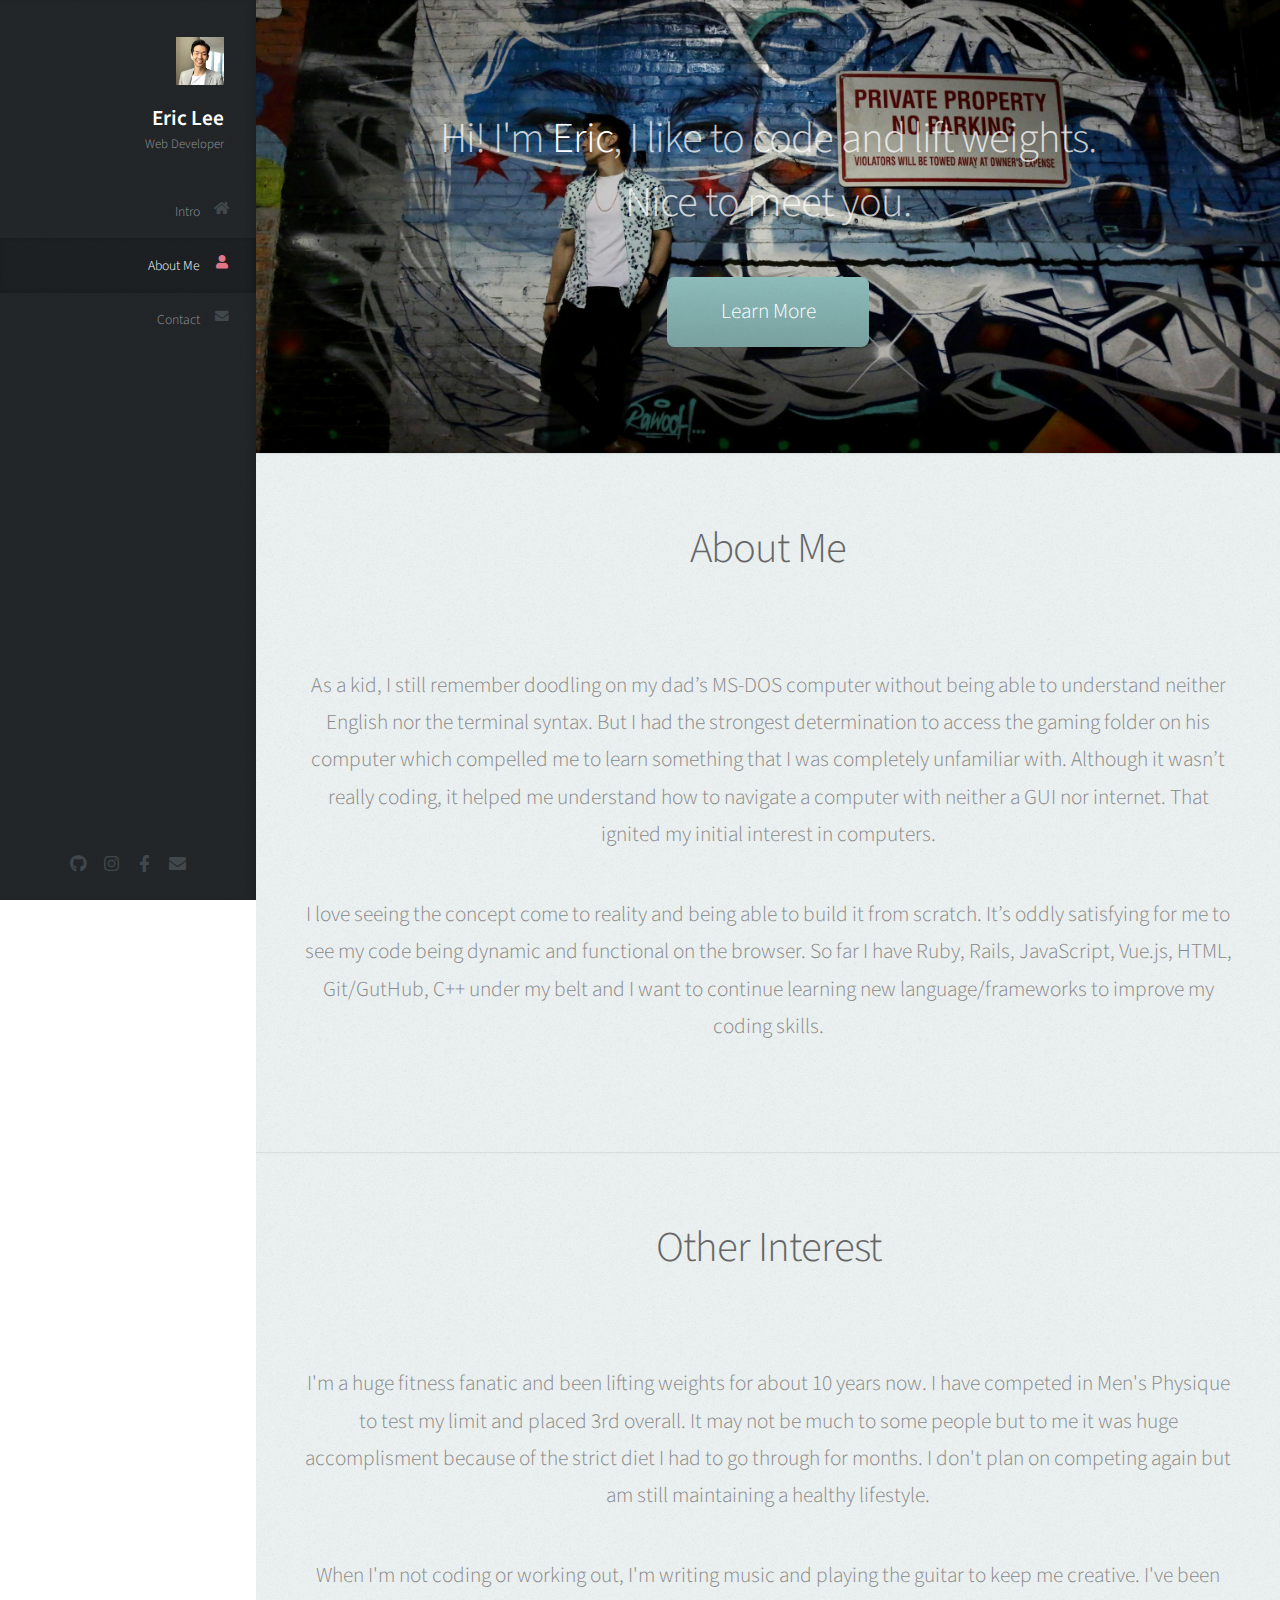
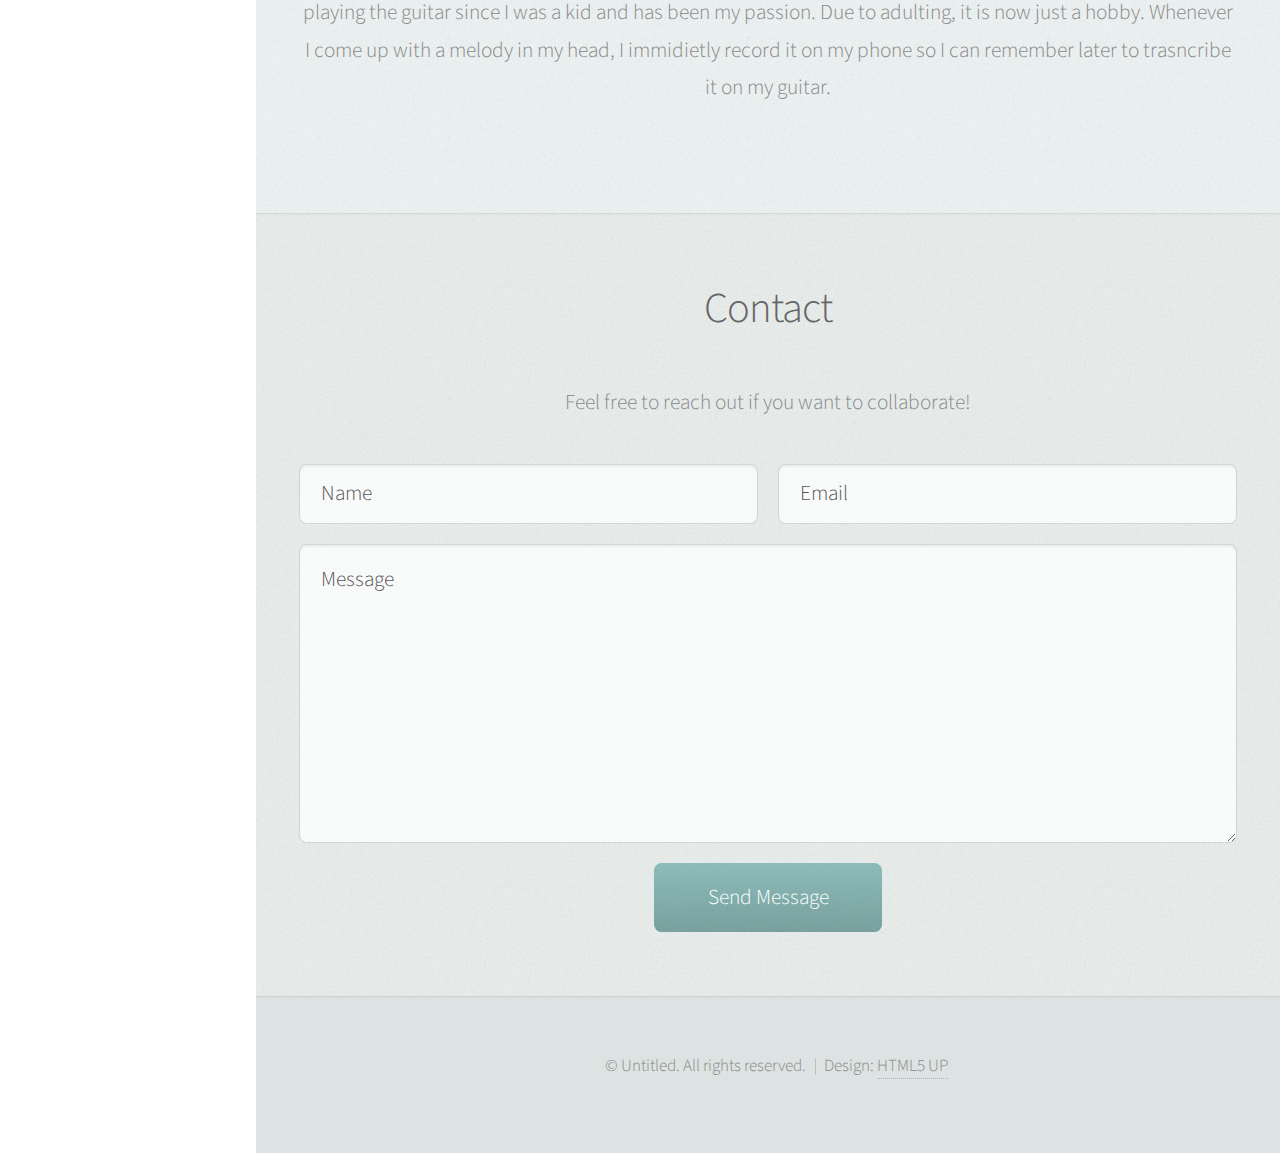
==== index.html @ 5f1d84bd "change template" ====
<!DOCTYPE HTML>
<!--
	Prologue by HTML5 UP
	html5up.net | @ajlkn
	Free for personal and commercial use under the CCA 3.0 license (html5up.net/license)
-->
<html>
	<head>
		<title>Eric Lee | Web Developer</title>
		<meta charset="utf-8" />
		<meta name="viewport" content="width=device-width, initial-scale=1, user-scalable=no" />
		<link rel="stylesheet" href="assets/css/main.css" />
	</head>
	<body class="is-preload">

		<!-- Header -->
			<div id="header">

				<div class="top">

					<!-- Logo -->
						<div id="logo">
							<span class="image avatar48"><img src="images/eric.jpg" alt="" /></span>
							<h1 id="title">Eric Lee</h1>
							<p>Web Developer</p>
						</div>

					<!-- Nav -->
						<nav id="nav">
							<ul>
								<li><a href="#top" id="top-link"><span class="icon solid fa-home">Intro</span></a></li>
								<!-- <li><a href="#portfolio" id="portfolio-link"><span class="icon solid fa-th">Portfolio</span></a></li> -->
								<li><a href="#about" id="about-link"><span class="icon solid fa-user">About Me</span></a></li>
								<li><a href="#contact" id="contact-link"><span class="icon solid fa-envelope">Contact</span></a></li>
							</ul>
						</nav>

				</div>

				<div class="bottom">

					<!-- Social Icons -->
						<ul class="icons">
							<!-- <li><a href="#" class="icon brands fa-twitter"><span class="label">Twitter</span></a></li> -->
							<li><a href="https://github.com/erictaelee" class="icon brands fa-github"><span class="label">Github</span></a></li>
							<li><a href="https://www.instagram.com/this.ericstagram/" class="icon brands fa-instagram"><span class="label">Instagram</span></a></li>
							<li><a href="https://www.facebook.com/erictaelee/" class="icon brands fa-facebook-f"><span class="label">Facebook</span></a></li>
							<li><a href="mailto:lee.erictae@gmail.com" class="icon solid fa-envelope"><span class="label">Email</span></a></li>
						</ul>

				</div>

			</div>

		<!-- Main -->
			<div id="main">

				<!-- Intro -->
					<section id="top" class="one dark cover">
						<div class="container">

							<header>
								<h2 class="alt">Hi! I'm <strong>Eric</strong>, I like to code and lift weights.</h2>
								<h2> Nice to meet you.</h2>
								<!-- <p>Ligula scelerisque justo sem accumsan diam quis<br />
								vitae natoque dictum sollicitudin elementum.</p> -->
							</header>

							<footer>
								<a href="#about" class="button scrolly">Learn More</a>
							</footer>

						</div>
					</section>

				<!-- Portfolio -->
					<!-- <section id="portfolio" class="two">
						<div class="container">

							<header>
								<h2>Portfolio</h2>
							</header>

							<p>Vitae natoque dictum etiam semper magnis enim feugiat convallis convallis
							egestas rhoncus ridiculus in quis risus amet curabitur tempor orci penatibus.
							Tellus erat mauris ipsum fermentum etiam vivamus eget. Nunc nibh morbi quis
							fusce hendrerit lacus ridiculus.</p>

							<div class="row">
								<div class="col-4 col-12-mobile">
									<article class="item">
										<a href="#" class="image fit"><img src="images/pic02.jpg" alt="" /></a>
										<header>
											<h3>Ipsum Feugiat</h3>
										</header>
									</article>
									<article class="item">
										<a href="#" class="image fit"><img src="images/pic03.jpg" alt="" /></a>
										<header>
											<h3>Rhoncus Semper</h3>
										</header>
									</article>
								</div>
								<div class="col-4 col-12-mobile">
									<article class="item">
										<a href="#" class="image fit"><img src="images/pic04.jpg" alt="" /></a>
										<header>
											<h3>Magna Nullam</h3>
										</header>
									</article>
									<article class="item">
										<a href="#" class="image fit"><img src="images/pic05.jpg" alt="" /></a>
										<header>
											<h3>Natoque Vitae</h3>
										</header>
									</article>
								</div>
								<div class="col-4 col-12-mobile">
									<article class="item">
										<a href="#" class="image fit"><img src="images/pic06.jpg" alt="" /></a>
										<header>
											<h3>Dolor Penatibus</h3>
										</header>
									</article>
									<article class="item">
										<a href="#" class="image fit"><img src="images/pic07.jpg" alt="" /></a>
										<header>
											<h3>Orci Convallis</h3>
										</header>
									</article>
								</div>
							</div>

						</div>
					</section> -->

				<!-- About Me -->
					<section id="about" class="three">
						<div class="container">

							<header>
								<h2>About Me</h2>
							</header>

							<a href="#" class="image featured"><img src="images/background.jpg" alt="" /></a>

							<p>As a kid, I still remember doodling on my dad’s MS-DOS computer without being able to understand neither English nor the terminal syntax. But I had the strongest determination to access the gaming folder on his computer which compelled me to learn something that I was completely unfamiliar with. Although it wasn’t really coding, it helped me understand how to navigate a computer with neither a GUI nor internet. That ignited my initial interest in computers. </p>
						
							<p>I love seeing the concept come to reality and being able to build it from scratch. It’s oddly satisfying for me to see my code being dynamic and functional on the browser. So far I have Ruby, Rails, JavaScript, Vue.js, HTML, Git/GutHub, C++ under my belt and I want to continue learning new language/frameworks to improve my coding skills. </p>

						</div>
					</section>
				<!-- About Me 2-->
					<section id="about" class="three">
						<div class="container">

							<header>
								<h2>Other Interest</h2>
							</header>

							<a href="#" class="image featured"><img src="images/two2.jpg" alt="" /></a>

							<p>I'm a huge fitness fanatic and been lifting weights for about 10 years now. I have competed in Men's Physique to test my limit and placed 3rd overall. It may not be much to some people but to me it was huge accomplisment because of the strict diet I had to go through for months. I don't plan on competing again but am still maintaining a healthy lifestyle.  </p>
							<p>When I'm not coding or working out, I'm writing music and playing the guitar to keep me creative. I've been playing the guitar since I was a kid and has been my passion. Due to adulting, it is now just a hobby. Whenever I come up with a melody in my head, I immidietly record it on my phone so I can remember later to trasncribe it on my guitar.  </p>
						</div>
					</section>

				<!-- Contact -->
					<section id="contact" class="four">
						<div class="container">

							<header>
								<h2>Contact</h2>
							</header>

							<p>Feel free to reach out if you want to collaborate!</p>

							<form method="post" action="mailto:lee.erictae@gmail.com">
								<div class="row">
									<div class="col-6 col-12-mobile"><input type="text" name="name" placeholder="Name" /></div>
									<div class="col-6 col-12-mobile"><input type="text" name="email" placeholder="Email" /></div>
									<div class="col-12">
										<textarea name="message" placeholder="Message"></textarea>
									</div>
									<div class="col-12">
										<input type="submit" value="Send Message" />
									</div>
								</div>
							</form>

						</div>
					</section>

			</div>

		<!-- Footer -->
			<div id="footer">

				<!-- Copyright -->
					<ul class="copyright">
						<li>&copy; Untitled. All rights reserved.</li><li>Design: <a href="http://html5up.net">HTML5 UP</a></li>
					</ul>

			</div>

		<!-- Scripts -->
			<script src="assets/js/jquery.min.js"></script>
			<script src="assets/js/jquery.scrolly.min.js"></script>
			<script src="assets/js/jquery.scrollex.min.js"></script>
			<script src="assets/js/browser.min.js"></script>
			<script src="assets/js/breakpoints.min.js"></script>
			<script src="assets/js/util.js"></script>
			<script src="assets/js/main.js"></script>

	</body>
</html>
---- assets/css/main.css ----
@import url("fontawesome-all.min.css");
@import url("https://fonts.googleapis.com/css?family=Source+Sans+Pro:300,300italic,400,600");

/*
	Prologue by HTML5 UP
	html5up.net | @ajlkn
	Free for personal and commercial use under the CCA 3.0 license (html5up.net/license)
*/

html, body, div, span, applet, object,
iframe, h1, h2, h3, h4, h5, h6, p, blockquote,
pre, a, abbr, acronym, address, big, cite,
code, del, dfn, em, img, ins, kbd, q, s, samp,
small, strike, strong, sub, sup, tt, var, b,
u, i, center, dl, dt, dd, ol, ul, li, fieldset,
form, label, legend, table, caption, tbody,
tfoot, thead, tr, th, td, article, aside,
canvas, details, embed, figure, figcaption,
footer, header, hgroup, menu, nav, output, ruby,
section, summary, time, mark, audio, video {
	margin: 0;
	padding: 0;
	border: 0;
	font-size: 100%;
	font: inherit;
	vertical-align: baseline;}

article, aside, details, figcaption, figure,
footer, header, hgroup, menu, nav, section {
	display: block;}

body {
	line-height: 1;
}

ol, ul {
	list-style: none;
}

blockquote, q {
	quotes: none;
}

	blockquote:before, blockquote:after, q:before, q:after {
		content: '';
		content: none;
	}

table {
	border-collapse: collapse;
	border-spacing: 0;
}

body {
	-webkit-text-size-adjust: none;
}

mark {
	background-color: transparent;
	color: inherit;
}

input::-moz-focus-inner {
	border: 0;
	padding: 0;
}

input, select, textarea {
	-moz-appearance: none;
	-webkit-appearance: none;
	-ms-appearance: none;
	appearance: none;
}

/* Basic */

	html {
		box-sizing: border-box;
	}

	*, *:before, *:after {
		box-sizing: inherit;
	}

	body {
		background: #fff;
		font-family: 'Source Sans Pro', sans-serif;
		font-size: 19pt;
		font-weight: 300;
		line-height: 1.75em;
		color: #888;
	}

		body.is-preload *, body.is-preload *:before, body.is-preload *:after {
			-moz-animation: none !important;
			-webkit-animation: none !important;
			-ms-animation: none !important;
			animation: none !important;
			-moz-transition: none !important;
			-webkit-transition: none !important;
			-ms-transition: none !important;
			transition: none !important;
		}

	input, textarea, select {
		font-family: 'Source Sans Pro', sans-serif;
		font-size: 19pt;
		font-weight: 300;
		line-height: 1.75em;
		color: #888;
	}

	h1, h2, h3, h4, h5, h6 {
		font-weight: 300;
		color: #666;
		line-height: 1.5em;
	}

	h1 a, h2 a, h3 a, h4 a, h5 a, h6 a {
		color: inherit;
		text-decoration: none;
	}

		h1 a strong, h2 a strong, h3 a strong, h4 a strong, h5 a strong, h6 a strong {
			color: #333;
		}

	h2 {
		font-size: 2em;
		letter-spacing: -1px;
	}

		h2.alt {
			color: #888;
		}

			h2.alt strong {
				color: #666;
			}

	h3 {
		font-size: 1.5em;
	}

	header {
		margin: 0 0 2em 0;
	}

		header > p {
			margin: 1em 0 0 0;
		}

	footer {
		margin: 2em 0 0 0;
	}

	strong, b {
		font-weight: 300;
		color: #666;
	}

	em, i {
		font-style: italic;
	}

	a {
		text-decoration: none;
		color: inherit;
		border-bottom: dotted 1px rgba(128, 128, 128, 0.5);
		-moz-transition: color 0.35s ease-in-out, border-bottom-color 0.35s ease-in-out;
		-webkit-transition: color 0.35s ease-in-out, border-bottom-color 0.35s ease-in-out;
		-ms-transition: color 0.35s ease-in-out, border-bottom-color 0.35s ease-in-out;
		transition: color 0.35s ease-in-out, border-bottom-color 0.35s ease-in-out;
		outline: 0;
	}

		a:hover {
			color: #E27689;
			border-bottom-color: rgba(255, 255, 255, 0);
		}

	sub {
		position: relative;
		top: 0.5em;
		font-size: 0.8em;
	}

	sup {
		position: relative;
		top: -0.5em;
		font-size: 0.8em;
	}

	hr {
		border: 0;
		border-top: solid 1px #ddd;
	}

	blockquote {
		border-left: solid 0.5em #ddd;
		padding: 1em 0 1em 2em;
		font-style: italic;
	}

	p, ul, ol, dl, table {
		margin-bottom: 2em;
	}

	br.clear {
		clear: both;
	}

/* Container */

	.container {
		margin: 0 auto;
		max-width: 100%;
		width: 1400px;
	}

		@media screen and (min-width: 961px) and (max-width: 1880px) {

			.container {
				width: 1200px;
			}

		}

		@media screen and (min-width: 961px) and (max-width: 1620px) {

			.container {
				width: 960px;
			}

		}

		@media screen and (min-width: 961px) and (max-width: 1320px) {

			.container {
				width: 100%;
			}

		}

		@media screen and (max-width: 960px) {

			.container {
				width: 100%;
			}

		}

		@media screen and (max-width: 736px) {

			.container {
				width: 100%;
			}

		}

/* Row */

	.row {
		display: flex;
		flex-wrap: wrap;
		box-sizing: border-box;
		align-items: stretch;
	}

		.row > * {
			box-sizing: border-box;
		}

		.row.gtr-uniform > * > :last-child {
			margin-bottom: 0;
		}

		.row.aln-left {
			justify-content: flex-start;
		}

		.row.aln-center {
			justify-content: center;
		}

		.row.aln-right {
			justify-content: flex-end;
		}

		.row.aln-top {
			align-items: flex-start;
		}

		.row.aln-middle {
			align-items: center;
		}

		.row.aln-bottom {
			align-items: flex-end;
		}

		.row > .imp {
			order: -1;
		}

		.row > .col-1 {
			width: 8.33333%;
		}

		.row > .off-1 {
			margin-left: 8.33333%;
		}

		.row > .col-2 {
			width: 16.66667%;
		}

		.row > .off-2 {
			margin-left: 16.66667%;
		}

		.row > .col-3 {
			width: 25%;
		}

		.row > .off-3 {
			margin-left: 25%;
		}

		.row > .col-4 {
			width: 33.33333%;
		}

		.row > .off-4 {
			margin-left: 33.33333%;
		}

		.row > .col-5 {
			width: 41.66667%;
		}

		.row > .off-5 {
			margin-left: 41.66667%;
		}

		.row > .col-6 {
			width: 50%;
		}

		.row > .off-6 {
			margin-left: 50%;
		}

		.row > .col-7 {
			width: 58.33333%;
		}

		.row > .off-7 {
			margin-left: 58.33333%;
		}

		.row > .col-8 {
			width: 66.66667%;
		}

		.row > .off-8 {
			margin-left: 66.66667%;
		}

		.row > .col-9 {
			width: 75%;
		}

		.row > .off-9 {
			margin-left: 75%;
		}

		.row > .col-10 {
			width: 83.33333%;
		}

		.row > .off-10 {
			margin-left: 83.33333%;
		}

		.row > .col-11 {
			width: 91.66667%;
		}

		.row > .off-11 {
			margin-left: 91.66667%;
		}

		.row > .col-12 {
			width: 100%;
		}

		.row > .off-12 {
			margin-left: 100%;
		}

		.row.gtr-0 {
			margin-top: 0px;
			margin-left: 0px;
		}

			.row.gtr-0 > * {
				padding: 0px 0 0 0px;
			}

			.row.gtr-0.gtr-uniform {
				margin-top: 0px;
			}

				.row.gtr-0.gtr-uniform > * {
					padding-top: 0px;
				}

		.row.gtr-25 {
			margin-top: -10px;
			margin-left: -10px;
		}

			.row.gtr-25 > * {
				padding: 10px 0 0 10px;
			}

			.row.gtr-25.gtr-uniform {
				margin-top: -10px;
			}

				.row.gtr-25.gtr-uniform > * {
					padding-top: 10px;
				}

		.row.gtr-50 {
			margin-top: -20px;
			margin-left: -20px;
		}

			.row.gtr-50 > * {
				padding: 20px 0 0 20px;
			}

			.row.gtr-50.gtr-uniform {
				margin-top: -20px;
			}

				.row.gtr-50.gtr-uniform > * {
					padding-top: 20px;
				}

		.row {
			margin-top: -40px;
			margin-left: -40px;
		}

			.row > * {
				padding: 40px 0 0 40px;
			}

			.row.gtr-uniform {
				margin-top: -40px;
			}

				.row.gtr-uniform > * {
					padding-top: 40px;
				}

		.row.gtr-150 {
			margin-top: -60px;
			margin-left: -60px;
		}

			.row.gtr-150 > * {
				padding: 60px 0 0 60px;
			}

			.row.gtr-150.gtr-uniform {
				margin-top: -60px;
			}

				.row.gtr-150.gtr-uniform > * {
					padding-top: 60px;
				}

		.row.gtr-200 {
			margin-top: -80px;
			margin-left: -80px;
		}

			.row.gtr-200 > * {
				padding: 80px 0 0 80px;
			}

			.row.gtr-200.gtr-uniform {
				margin-top: -80px;
			}

				.row.gtr-200.gtr-uniform > * {
					padding-top: 80px;
				}

		@media screen and (min-width: 961px) and (max-width: 1880px) {

			.row {
				display: flex;
				flex-wrap: wrap;
				box-sizing: border-box;
				align-items: stretch;
			}

				.row > * {
					box-sizing: border-box;
				}

				.row.gtr-uniform > * > :last-child {
					margin-bottom: 0;
				}

				.row.aln-left {
					justify-content: flex-start;
				}

				.row.aln-center {
					justify-content: center;
				}

				.row.aln-right {
					justify-content: flex-end;
				}

				.row.aln-top {
					align-items: flex-start;
				}

				.row.aln-middle {
					align-items: center;
				}

				.row.aln-bottom {
					align-items: flex-end;
				}

				.row > .imp-wide {
					order: -1;
				}

				.row > .col-1-wide {
					width: 8.33333%;
				}

				.row > .off-1-wide {
					margin-left: 8.33333%;
				}

				.row > .col-2-wide {
					width: 16.66667%;
				}

				.row > .off-2-wide {
					margin-left: 16.66667%;
				}

				.row > .col-3-wide {
					width: 25%;
				}

				.row > .off-3-wide {
					margin-left: 25%;
				}

				.row > .col-4-wide {
					width: 33.33333%;
				}

				.row > .off-4-wide {
					margin-left: 33.33333%;
				}

				.row > .col-5-wide {
					width: 41.66667%;
				}

				.row > .off-5-wide {
					margin-left: 41.66667%;
				}

				.row > .col-6-wide {
					width: 50%;
				}

				.row > .off-6-wide {
					margin-left: 50%;
				}

				.row > .col-7-wide {
					width: 58.33333%;
				}

				.row > .off-7-wide {
					margin-left: 58.33333%;
				}

				.row > .col-8-wide {
					width: 66.66667%;
				}

				.row > .off-8-wide {
					margin-left: 66.66667%;
				}

				.row > .col-9-wide {
					width: 75%;
				}

				.row > .off-9-wide {
					margin-left: 75%;
				}

				.row > .col-10-wide {
					width: 83.33333%;
				}

				.row > .off-10-wide {
					margin-left: 83.33333%;
				}

				.row > .col-11-wide {
					width: 91.66667%;
				}

				.row > .off-11-wide {
					margin-left: 91.66667%;
				}

				.row > .col-12-wide {
					width: 100%;
				}

				.row > .off-12-wide {
					margin-left: 100%;
				}

				.row.gtr-0 {
					margin-top: 0px;
					margin-left: 0px;
				}

					.row.gtr-0 > * {
						padding: 0px 0 0 0px;
					}

					.row.gtr-0.gtr-uniform {
						margin-top: 0px;
					}

						.row.gtr-0.gtr-uniform > * {
							padding-top: 0px;
						}

				.row.gtr-25 {
					margin-top: -10px;
					margin-left: -10px;
				}

					.row.gtr-25 > * {
						padding: 10px 0 0 10px;
					}

					.row.gtr-25.gtr-uniform {
						margin-top: -10px;
					}

						.row.gtr-25.gtr-uniform > * {
							padding-top: 10px;
						}

				.row.gtr-50 {
					margin-top: -20px;
					margin-left: -20px;
				}

					.row.gtr-50 > * {
						padding: 20px 0 0 20px;
					}

					.row.gtr-50.gtr-uniform {
						margin-top: -20px;
					}

						.row.gtr-50.gtr-uniform > * {
							padding-top: 20px;
						}

				.row {
					margin-top: -40px;
					margin-left: -40px;
				}

					.row > * {
						padding: 40px 0 0 40px;
					}

					.row.gtr-uniform {
						margin-top: -40px;
					}

						.row.gtr-uniform > * {
							padding-top: 40px;
						}

				.row.gtr-150 {
					margin-top: -60px;
					margin-left: -60px;
				}

					.row.gtr-150 > * {
						padding: 60px 0 0 60px;
					}

					.row.gtr-150.gtr-uniform {
						margin-top: -60px;
					}

						.row.gtr-150.gtr-uniform > * {
							padding-top: 60px;
						}

				.row.gtr-200 {
					margin-top: -80px;
					margin-left: -80px;
				}

					.row.gtr-200 > * {
						padding: 80px 0 0 80px;
					}

					.row.gtr-200.gtr-uniform {
						margin-top: -80px;
					}

						.row.gtr-200.gtr-uniform > * {
							padding-top: 80px;
						}

		}

		@media screen and (min-width: 961px) and (max-width: 1620px) {

			.row {
				display: flex;
				flex-wrap: wrap;
				box-sizing: border-box;
				align-items: stretch;
			}

				.row > * {
					box-sizing: border-box;
				}

				.row.gtr-uniform > * > :last-child {
					margin-bottom: 0;
				}

				.row.aln-left {
					justify-content: flex-start;
				}

				.row.aln-center {
					justify-content: center;
				}

				.row.aln-right {
					justify-content: flex-end;
				}

				.row.aln-top {
					align-items: flex-start;
				}

				.row.aln-middle {
					align-items: center;
				}

				.row.aln-bottom {
					align-items: flex-end;
				}

				.row > .imp-normal {
					order: -1;
				}

				.row > .col-1-normal {
					width: 8.33333%;
				}

				.row > .off-1-normal {
					margin-left: 8.33333%;
				}

				.row > .col-2-normal {
					width: 16.66667%;
				}

				.row > .off-2-normal {
					margin-left: 16.66667%;
				}

				.row > .col-3-normal {
					width: 25%;
				}

				.row > .off-3-normal {
					margin-left: 25%;
				}

				.row > .col-4-normal {
					width: 33.33333%;
				}

				.row > .off-4-normal {
					margin-left: 33.33333%;
				}

				.row > .col-5-normal {
					width: 41.66667%;
				}

				.row > .off-5-normal {
					margin-left: 41.66667%;
				}

				.row > .col-6-normal {
					width: 50%;
				}

				.row > .off-6-normal {
					margin-left: 50%;
				}

				.row > .col-7-normal {
					width: 58.33333%;
				}

				.row > .off-7-normal {
					margin-left: 58.33333%;
				}

				.row > .col-8-normal {
					width: 66.66667%;
				}

				.row > .off-8-normal {
					margin-left: 66.66667%;
				}

				.row > .col-9-normal {
					width: 75%;
				}

				.row > .off-9-normal {
					margin-left: 75%;
				}

				.row > .col-10-normal {
					width: 83.33333%;
				}

				.row > .off-10-normal {
					margin-left: 83.33333%;
				}

				.row > .col-11-normal {
					width: 91.66667%;
				}

				.row > .off-11-normal {
					margin-left: 91.66667%;
				}

				.row > .col-12-normal {
					width: 100%;
				}

				.row > .off-12-normal {
					margin-left: 100%;
				}

				.row.gtr-0 {
					margin-top: 0px;
					margin-left: 0px;
				}

					.row.gtr-0 > * {
						padding: 0px 0 0 0px;
					}

					.row.gtr-0.gtr-uniform {
						margin-top: 0px;
					}

						.row.gtr-0.gtr-uniform > * {
							padding-top: 0px;
						}

				.row.gtr-25 {
					margin-top: -10px;
					margin-left: -10px;
				}

					.row.gtr-25 > * {
						padding: 10px 0 0 10px;
					}

					.row.gtr-25.gtr-uniform {
						margin-top: -10px;
					}

						.row.gtr-25.gtr-uniform > * {
							padding-top: 10px;
						}

				.row.gtr-50 {
					margin-top: -20px;
					margin-left: -20px;
				}

					.row.gtr-50 > * {
						padding: 20px 0 0 20px;
					}

					.row.gtr-50.gtr-uniform {
						margin-top: -20px;
					}

						.row.gtr-50.gtr-uniform > * {
							padding-top: 20px;
						}

				.row {
					margin-top: -40px;
					margin-left: -40px;
				}

					.row > * {
						padding: 40px 0 0 40px;
					}

					.row.gtr-uniform {
						margin-top: -40px;
					}

						.row.gtr-uniform > * {
							padding-top: 40px;
						}

				.row.gtr-150 {
					margin-top: -60px;
					margin-left: -60px;
				}

					.row.gtr-150 > * {
						padding: 60px 0 0 60px;
					}

					.row.gtr-150.gtr-uniform {
						margin-top: -60px;
					}

						.row.gtr-150.gtr-uniform > * {
							padding-top: 60px;
						}

				.row.gtr-200 {
					margin-top: -80px;
					margin-left: -80px;
				}

					.row.gtr-200 > * {
						padding: 80px 0 0 80px;
					}

					.row.gtr-200.gtr-uniform {
						margin-top: -80px;
					}

						.row.gtr-200.gtr-uniform > * {
							padding-top: 80px;
						}

		}

		@media screen and (min-width: 961px) and (max-width: 1320px) {

			.row {
				display: flex;
				flex-wrap: wrap;
				box-sizing: border-box;
				align-items: stretch;
			}

				.row > * {
					box-sizing: border-box;
				}

				.row.gtr-uniform > * > :last-child {
					margin-bottom: 0;
				}

				.row.aln-left {
					justify-content: flex-start;
				}

				.row.aln-center {
					justify-content: center;
				}

				.row.aln-right {
					justify-content: flex-end;
				}

				.row.aln-top {
					align-items: flex-start;
				}

				.row.aln-middle {
					align-items: center;
				}

				.row.aln-bottom {
					align-items: flex-end;
				}

				.row > .imp-narrow {
					order: -1;
				}

				.row > .col-1-narrow {
					width: 8.33333%;
				}

				.row > .off-1-narrow {
					margin-left: 8.33333%;
				}

				.row > .col-2-narrow {
					width: 16.66667%;
				}

				.row > .off-2-narrow {
					margin-left: 16.66667%;
				}

				.row > .col-3-narrow {
					width: 25%;
				}

				.row > .off-3-narrow {
					margin-left: 25%;
				}

				.row > .col-4-narrow {
					width: 33.33333%;
				}

				.row > .off-4-narrow {
					margin-left: 33.33333%;
				}

				.row > .col-5-narrow {
					width: 41.66667%;
				}

				.row > .off-5-narrow {
					margin-left: 41.66667%;
				}

				.row > .col-6-narrow {
					width: 50%;
				}

				.row > .off-6-narrow {
					margin-left: 50%;
				}

				.row > .col-7-narrow {
					width: 58.33333%;
				}

				.row > .off-7-narrow {
					margin-left: 58.33333%;
				}

				.row > .col-8-narrow {
					width: 66.66667%;
				}

				.row > .off-8-narrow {
					margin-left: 66.66667%;
				}

				.row > .col-9-narrow {
					width: 75%;
				}

				.row > .off-9-narrow {
					margin-left: 75%;
				}

				.row > .col-10-narrow {
					width: 83.33333%;
				}

				.row > .off-10-narrow {
					margin-left: 83.33333%;
				}

				.row > .col-11-narrow {
					width: 91.66667%;
				}

				.row > .off-11-narrow {
					margin-left: 91.66667%;
				}

				.row > .col-12-narrow {
					width: 100%;
				}

				.row > .off-12-narrow {
					margin-left: 100%;
				}

				.row.gtr-0 {
					margin-top: 0px;
					margin-left: 0px;
				}

					.row.gtr-0 > * {
						padding: 0px 0 0 0px;
					}

					.row.gtr-0.gtr-uniform {
						margin-top: 0px;
					}

						.row.gtr-0.gtr-uniform > * {
							padding-top: 0px;
						}

				.row.gtr-25 {
					margin-top: -5px;
					margin-left: -5px;
				}

					.row.gtr-25 > * {
						padding: 5px 0 0 5px;
					}

					.row.gtr-25.gtr-uniform {
						margin-top: -5px;
					}

						.row.gtr-25.gtr-uniform > * {
							padding-top: 5px;
						}

				.row.gtr-50 {
					margin-top: -10px;
					margin-left: -10px;
				}

					.row.gtr-50 > * {
						padding: 10px 0 0 10px;
					}

					.row.gtr-50.gtr-uniform {
						margin-top: -10px;
					}

						.row.gtr-50.gtr-uniform > * {
							padding-top: 10px;
						}

				.row {
					margin-top: -20px;
					margin-left: -20px;
				}

					.row > * {
						padding: 20px 0 0 20px;
					}

					.row.gtr-uniform {
						margin-top: -20px;
					}

						.row.gtr-uniform > * {
							padding-top: 20px;
						}

				.row.gtr-150 {
					margin-top: -30px;
					margin-left: -30px;
				}

					.row.gtr-150 > * {
						padding: 30px 0 0 30px;
					}

					.row.gtr-150.gtr-uniform {
						margin-top: -30px;
					}

						.row.gtr-150.gtr-uniform > * {
							padding-top: 30px;
						}

				.row.gtr-200 {
					margin-top: -40px;
					margin-left: -40px;
				}

					.row.gtr-200 > * {
						padding: 40px 0 0 40px;
					}

					.row.gtr-200.gtr-uniform {
						margin-top: -40px;
					}

						.row.gtr-200.gtr-uniform > * {
							padding-top: 40px;
						}

		}

		@media screen and (max-width: 960px) {

			.row {
				display: flex;
				flex-wrap: wrap;
				box-sizing: border-box;
				align-items: stretch;
			}

				.row > * {
					box-sizing: border-box;
				}

				.row.gtr-uniform > * > :last-child {
					margin-bottom: 0;
				}

				.row.aln-left {
					justify-content: flex-start;
				}

				.row.aln-center {
					justify-content: center;
				}

				.row.aln-right {
					justify-content: flex-end;
				}

				.row.aln-top {
					align-items: flex-start;
				}

				.row.aln-middle {
					align-items: center;
				}

				.row.aln-bottom {
					align-items: flex-end;
				}

				.row > .imp-narrower {
					order: -1;
				}

				.row > .col-1-narrower {
					width: 8.33333%;
				}

				.row > .off-1-narrower {
					margin-left: 8.33333%;
				}

				.row > .col-2-narrower {
					width: 16.66667%;
				}

				.row > .off-2-narrower {
					margin-left: 16.66667%;
				}

				.row > .col-3-narrower {
					width: 25%;
				}

				.row > .off-3-narrower {
					margin-left: 25%;
				}

				.row > .col-4-narrower {
					width: 33.33333%;
				}

				.row > .off-4-narrower {
					margin-left: 33.33333%;
				}

				.row > .col-5-narrower {
					width: 41.66667%;
				}

				.row > .off-5-narrower {
					margin-left: 41.66667%;
				}

				.row > .col-6-narrower {
					width: 50%;
				}

				.row > .off-6-narrower {
					margin-left: 50%;
				}

				.row > .col-7-narrower {
					width: 58.33333%;
				}

				.row > .off-7-narrower {
					margin-left: 58.33333%;
				}

				.row > .col-8-narrower {
					width: 66.66667%;
				}

				.row > .off-8-narrower {
					margin-left: 66.66667%;
				}

				.row > .col-9-narrower {
					width: 75%;
				}

				.row > .off-9-narrower {
					margin-left: 75%;
				}

				.row > .col-10-narrower {
					width: 83.33333%;
				}

				.row > .off-10-narrower {
					margin-left: 83.33333%;
				}

				.row > .col-11-narrower {
					width: 91.66667%;
				}

				.row > .off-11-narrower {
					margin-left: 91.66667%;
				}

				.row > .col-12-narrower {
					width: 100%;
				}

				.row > .off-12-narrower {
					margin-left: 100%;
				}

				.row.gtr-0 {
					margin-top: 0px;
					margin-left: 0px;
				}

					.row.gtr-0 > * {
						padding: 0px 0 0 0px;
					}

					.row.gtr-0.gtr-uniform {
						margin-top: 0px;
					}

						.row.gtr-0.gtr-uniform > * {
							padding-top: 0px;
						}

				.row.gtr-25 {
					margin-top: -5px;
					margin-left: -5px;
				}

					.row.gtr-25 > * {
						padding: 5px 0 0 5px;
					}

					.row.gtr-25.gtr-uniform {
						margin-top: -5px;
					}

						.row.gtr-25.gtr-uniform > * {
							padding-top: 5px;
						}

				.row.gtr-50 {
					margin-top: -10px;
					margin-left: -10px;
				}

					.row.gtr-50 > * {
						padding: 10px 0 0 10px;
					}

					.row.gtr-50.gtr-uniform {
						margin-top: -10px;
					}

						.row.gtr-50.gtr-uniform > * {
							padding-top: 10px;
						}

				.row {
					margin-top: -20px;
					margin-left: -20px;
				}

					.row > * {
						padding: 20px 0 0 20px;
					}

					.row.gtr-uniform {
						margin-top: -20px;
					}

						.row.gtr-uniform > * {
							padding-top: 20px;
						}

				.row.gtr-150 {
					margin-top: -30px;
					margin-left: -30px;
				}

					.row.gtr-150 > * {
						padding: 30px 0 0 30px;
					}

					.row.gtr-150.gtr-uniform {
						margin-top: -30px;
					}

						.row.gtr-150.gtr-uniform > * {
							padding-top: 30px;
						}

				.row.gtr-200 {
					margin-top: -40px;
					margin-left: -40px;
				}

					.row.gtr-200 > * {
						padding: 40px 0 0 40px;
					}

					.row.gtr-200.gtr-uniform {
						margin-top: -40px;
					}

						.row.gtr-200.gtr-uniform > * {
							padding-top: 40px;
						}

		}

		@media screen and (max-width: 736px) {

			.row {
				display: flex;
				flex-wrap: wrap;
				box-sizing: border-box;
				align-items: stretch;
			}

				.row > * {
					box-sizing: border-box;
				}

				.row.gtr-uniform > * > :last-child {
					margin-bottom: 0;
				}

				.row.aln-left {
					justify-content: flex-start;
				}

				.row.aln-center {
					justify-content: center;
				}

				.row.aln-right {
					justify-content: flex-end;
				}

				.row.aln-top {
					align-items: flex-start;
				}

				.row.aln-middle {
					align-items: center;
				}

				.row.aln-bottom {
					align-items: flex-end;
				}

				.row > .imp-mobile {
					order: -1;
				}

				.row > .col-1-mobile {
					width: 8.33333%;
				}

				.row > .off-1-mobile {
					margin-left: 8.33333%;
				}

				.row > .col-2-mobile {
					width: 16.66667%;
				}

				.row > .off-2-mobile {
					margin-left: 16.66667%;
				}

				.row > .col-3-mobile {
					width: 25%;
				}

				.row > .off-3-mobile {
					margin-left: 25%;
				}

				.row > .col-4-mobile {
					width: 33.33333%;
				}

				.row > .off-4-mobile {
					margin-left: 33.33333%;
				}

				.row > .col-5-mobile {
					width: 41.66667%;
				}

				.row > .off-5-mobile {
					margin-left: 41.66667%;
				}

				.row > .col-6-mobile {
					width: 50%;
				}

				.row > .off-6-mobile {
					margin-left: 50%;
				}

				.row > .col-7-mobile {
					width: 58.33333%;
				}

				.row > .off-7-mobile {
					margin-left: 58.33333%;
				}

				.row > .col-8-mobile {
					width: 66.66667%;
				}

				.row > .off-8-mobile {
					margin-left: 66.66667%;
				}

				.row > .col-9-mobile {
					width: 75%;
				}

				.row > .off-9-mobile {
					margin-left: 75%;
				}

				.row > .col-10-mobile {
					width: 83.33333%;
				}

				.row > .off-10-mobile {
					margin-left: 83.33333%;
				}

				.row > .col-11-mobile {
					width: 91.66667%;
				}

				.row > .off-11-mobile {
					margin-left: 91.66667%;
				}

				.row > .col-12-mobile {
					width: 100%;
				}

				.row > .off-12-mobile {
					margin-left: 100%;
				}

				.row.gtr-0 {
					margin-top: 0px;
					margin-left: 0px;
				}

					.row.gtr-0 > * {
						padding: 0px 0 0 0px;
					}

					.row.gtr-0.gtr-uniform {
						margin-top: 0px;
					}

						.row.gtr-0.gtr-uniform > * {
							padding-top: 0px;
						}

				.row.gtr-25 {
					margin-top: -5px;
					margin-left: -5px;
				}

					.row.gtr-25 > * {
						padding: 5px 0 0 5px;
					}

					.row.gtr-25.gtr-uniform {
						margin-top: -5px;
					}

						.row.gtr-25.gtr-uniform > * {
							padding-top: 5px;
						}

				.row.gtr-50 {
					margin-top: -10px;
					margin-left: -10px;
				}

					.row.gtr-50 > * {
						padding: 10px 0 0 10px;
					}

					.row.gtr-50.gtr-uniform {
						margin-top: -10px;
					}

						.row.gtr-50.gtr-uniform > * {
							padding-top: 10px;
						}

				.row {
					margin-top: -20px;
					margin-left: -20px;
				}

					.row > * {
						padding: 20px 0 0 20px;
					}

					.row.gtr-uniform {
						margin-top: -20px;
					}

						.row.gtr-uniform > * {
							padding-top: 20px;
						}

				.row.gtr-150 {
					margin-top: -30px;
					margin-left: -30px;
				}

					.row.gtr-150 > * {
						padding: 30px 0 0 30px;
					}

					.row.gtr-150.gtr-uniform {
						margin-top: -30px;
					}

						.row.gtr-150.gtr-uniform > * {
							padding-top: 30px;
						}

				.row.gtr-200 {
					margin-top: -40px;
					margin-left: -40px;
				}

					.row.gtr-200 > * {
						padding: 40px 0 0 40px;
					}

					.row.gtr-200.gtr-uniform {
						margin-top: -40px;
					}

						.row.gtr-200.gtr-uniform > * {
							padding-top: 40px;
						}

		}

/* Sections/Article */

	section, article {
		margin-bottom: 3em;
	}

		section > :last-child,
		section > .container, section:last-child, article > :last-child,
		article > .container, article:last-child {
			margin-bottom: 0;
		}

		.row > section, .row > article {
			margin-bottom: 0;
		}

/* Image */

	.image {
		display: inline-block;
		border: 0;
	}

		.image img {
			display: block;
			width: 100%;
		}

		.image.avatar48 {
			width: 48px;
			height: 48px;
			background: #f00;
		}

			.image.avatar48 img {
				width: 48px;
				height: 48px;
			}

		.image.fit {
			display: block;
			width: 100%;
		}

		.image.featured {
			display: block;
			width: 100%;
			margin: 0 0 2em 0;
		}

		.image.left {
			float: left;
			margin: 0 2em 2em 0;
		}

		.image.centered {
			display: block;
			margin: 0 0 2em 0;
		}

			.image.centered img {
				margin: 0 auto;
				width: auto;
			}

/* List */

	ul {
		list-style: disc;
		padding-left: 1em;
	}

		ul li {
			padding-left: 0.5em;
		}

	ol {
		list-style: decimal;
		padding-left: 1.25em;
	}

		ol li {
			padding-left: 0.25em;
		}

/* Icons */

	ul.icons {
		cursor: default;
		list-style: none;
		padding-left: 0;
	}

		ul.icons li {
			display: inline-block;
			padding-left: 0;
		}

		ul.icons a {
			display: inline-block;
			width: 2em;
			height: 2em;
			line-height: 2em;
			text-align: center;
			border: 0;
		}

/* Form */

	form label {
		display: block;
		text-align: left;
		margin-bottom: 0.5em;
	}

	form input[type="text"],
	form input[type="email"],
	form input[type="password"],
	form select,
	form textarea {
		position: relative;
		-webkit-appearance: none;
		display: block;
		border: 0;
		outline: 0;
		background: #fff;
		background: rgba(255, 255, 255, 0.75);
		width: 100%;
		border-radius: 0.35em;
		padding: 0.75em 1em 0.75em 1em;
		box-shadow: inset 0 0.1em 0.1em 0 rgba(0, 0, 0, 0.05);
		border: solid 1px rgba(0, 0, 0, 0.15);
		-moz-transition: all 0.35s ease-in-out;
		-webkit-transition: all 0.35s ease-in-out;
		-ms-transition: all 0.35s ease-in-out;
		transition: all 0.35s ease-in-out;
	}

		form input[type="text"]:focus,
		form input[type="email"]:focus,
		form input[type="password"]:focus,
		form select:focus,
		form textarea:focus {
			box-shadow: 0 0 2px 1px #8ebebc;
			background: #fff;
		}

	form input[type="text"],
	form input[type="email"],
	form input[type="password"],
	form select {
		line-height: 1.25em;
	}

	form textarea {
		min-height: 14em;
	}

	form ::-webkit-input-placeholder {
		color: #555 !important;
	}

	form :-moz-placeholder {
		color: #555 !important;
	}

	form ::-moz-placeholder {
		color: #555 !important;
	}

	form :-ms-input-placeholder {
		color: #555 !important;
	}

	form ::-moz-focus-inner {
		border: 0;
	}

/* Table */

	table {
		width: 100%;
		text-align: left;
	}

		table tbody tr:nth-child(2n+2) {
			background: #f4f4f4;
		}

		table td {
			padding: 0.5em 1em 0.5em 1em;
		}

		table th {
			text-align: left;
			padding: 0.5em 1em 0.5em 1em;
			color: #fff;
			background: #222729 url("images/overlay.png");
		}

		table thead {
			background: #444;
			color: #fff;
		}

		table tfoot {
			background: #eee;
		}

/* Button */

	input[type="button"],
	input[type="submit"],
	input[type="reset"],
	button,
	.button {
		position: relative;
		display: inline-block;
		border-radius: 0.35em;
		color: #fff !important;
		text-decoration: none;
		padding: 0.75em 2.5em 0.75em 2.5em;
		background-color: #8ebebc;
		border: 0;
		cursor: pointer;
		background-image: -moz-linear-gradient(top, rgba(0, 0, 0, 0), rgba(0, 0, 0, 0.15)), url("images/overlay.png");
		background-image: -webkit-linear-gradient(top, rgba(0, 0, 0, 0), rgba(0, 0, 0, 0.15)), url("images/overlay.png");
		background-image: -ms-linear-gradient(top, rgba(0, 0, 0, 0), rgba(0, 0, 0, 0.15)), url("images/overlay.png");
		background-image: linear-gradient(top, rgba(0, 0, 0, 0), rgba(0, 0, 0, 0.15)), url("images/overlay.png");
		-moz-transition: background-color 0.35s ease-in-out;
		-webkit-transition: background-color 0.35s ease-in-out;
		-ms-transition: background-color 0.35s ease-in-out;
		transition: background-color 0.35s ease-in-out;
	}

		input[type="button"]:hover,
		input[type="submit"]:hover,
		input[type="reset"]:hover,
		button:hover,
		.button:hover {
			background-color: #9ececc;
		}

		input[type="button"]:active,
		input[type="submit"]:active,
		input[type="reset"]:active,
		button:active,
		.button:active {
			background-color: #7eaeac;
		}

/* Item */

	.item {
		box-shadow: 0 0.05em 0.15em 0 rgba(0, 0, 0, 0.05);
		margin-bottom: 40px;
	}

		.item header {
			background: #fff;
			margin: 0;
			padding: 1em 0 1em 0;
			font-size: 0.8em;
		}

			.item header h3 {
				font-size: 1em;
			}

/* Icons */

	.icon {
		text-decoration: none;
		text-decoration: none;
	}

		.icon:before {
			-moz-osx-font-smoothing: grayscale;
			-webkit-font-smoothing: antialiased;
			display: inline-block;
			font-style: normal;
			font-variant: normal;
			text-rendering: auto;
			line-height: 1;
			text-transform: none !important;
			font-family: 'Font Awesome 5 Free';
			font-weight: 400;
		}

		.icon:before {
			line-height: inherit;
		}

		.icon > .label {
			display: none;
		}

		.icon.solid:before {
			font-weight: 900;
		}

		.icon.brands:before {
			font-family: 'Font Awesome 5 Brands';
		}

/* Header */

	#header {
		display: -moz-flex;
		display: -webkit-flex;
		display: -ms-flex;
		display: flex;
		-moz-flex-direction: column;
		-webkit-flex-direction: column;
		-ms-flex-direction: column;
		flex-direction: column;
		-moz-justify-content: space-between;
		-webkit-justify-content: space-between;
		-ms-justify-content: space-between;
		justify-content: space-between;
		background: #222629 url("images/overlay.png");
		box-shadow: inset -0.25em 0 0.25em 0 rgba(0, 0, 0, 0.1);
		color: #fff;
		height: 100%;
		left: 0;
		overflow-y: auto;
		position: fixed;
		text-align: right;
		top: 0;
		width: 375px;
	}

		#header .top {
			-moz-flex-grow: 1;
			-webkit-flex-grow: 1;
			-ms-flex-grow: 1;
			flex-grow: 1;
		}

		#header .bottom {
			-moz-flex-shrink: 0;
			-webkit-flex-shrink: 0;
			-ms-flex-shrink: 0;
			flex-shrink: 0;
			padding: 1.5em 0 0.75em 0;
		}

			#header .bottom > :last-child {
				margin-bottom: 0;
			}

		#header .icons {
			font-size: 0.8em;
			text-align: center;
		}

			#header .icons a {
				color: #41484c;
				-moz-transition: color 0.35s ease-in-out;
				-webkit-transition: color 0.35s ease-in-out;
				-ms-transition: color 0.35s ease-in-out;
				transition: color 0.35s ease-in-out;
			}

				#header .icons a:hover {
					color: #fff;
				}

	#logo {
		position: relative;
		margin: 1.75em 1.5em 1.5em 1.5em;
		min-height: 48px;
		cursor: default;
	}

		#logo h1 {
			position: relative;
			color: #fff;
			font-weight: 600;
			font-size: 1em;
			line-height: 1em;
		}

		#logo p {
			position: relative;
			display: block;
			font-size: 0.6em;
			color: rgba(255, 255, 255, 0.5);
			line-height: 1.25em;
			margin: 0.5em 0 0 0;
		}

		#logo .image {
			position: absolute;
			left: 0;
			top: 0;
		}

	#nav ul {
		list-style: none;
		padding-left: 0;
		margin-bottom: 0;
	}

		#nav ul li {
			padding-left: 0;
		}

			#nav ul li a {
				display: block;
				padding: 0.5em 1.5em 0.5em 1.5em;
				color: rgba(255, 255, 255, 0.5);
				text-decoration: none;
				outline: 0;
				border: 0;
				-moz-transition: none;
				-webkit-transition: none;
				-ms-transition: none;
				transition: none;
			}

				#nav ul li a span {
					position: relative;
					display: block;
					font-size: 0.8em;
				}

					#nav ul li a span:before {
						position: absolute;
						left: 0;
						color: #41484c;
						text-align: center;
						width: 1.25em;
						line-height: 1.75em;
					}

				#nav ul li a.active {
					background: rgba(0, 0, 0, 0.15);
					box-shadow: inset 0 0 0.25em 0 rgba(0, 0, 0, 0.125);
					color: #fff;
				}

					#nav ul li a.active span:before {
						color: #e27689;
					}

/* Footer */

	#footer {
		margin-left: 375px;
		text-align: center;
		background-color: #dce3e2;
		padding: 3em 0 4em 0;
		box-shadow: inset 0 1px 0 0 rgba(0, 0, 0, 0.05), inset 0 0.1em 0.1em 0 rgba(0, 0, 0, 0.025);
		font-size: 0.8em;
	}

		#footer .copyright {
			cursor: default;
			margin: 0;
		}

			#footer .copyright li {
				display: inline-block;
				line-height: 1em;
				border-left: solid 1px rgba(128, 128, 128, 0.35);
				padding: 0 0 0 0.5em;
				margin: 0 0 0 0.5em;
			}

				#footer .copyright li:first-child {
					border-left: 0;
					padding-left: 0;
					margin-left: 0;
				}

/* Main */

	#main {
		margin-left: 375px;
	}

		#main > section {
			margin: 0;
			overflow: hidden;
			padding: 4em 0;
			box-shadow: inset 0 1px 0 0 rgba(0, 0, 0, 0.05), inset 0 0.1em 0.1em 0 rgba(0, 0, 0, 0.025);
			text-align: center;
			background-image: url("images/overlay.png");
		}

			#main > section.dark {
				color: #ddd;
				color: rgba(255, 255, 255, 0.75);
			}

				#main > section.dark h2, #main > section.dark h3, #main > section.dark h4, #main > section.dark h5, #main > section.dark h6 {
					color: inherit;
				}

				#main > section.dark strong {
					color: #fff;
					border-color: inherit;
				}

				#main > section.dark a {
					color: #fff;
					border-color: inherit;
				}

					#main > section.dark a:hover {
						border-bottom-color: rgba(255, 255, 255, 0);
					}

			#main > section.cover {
				padding: 10em 0;
				background-size: cover;
				background-position: center center;
			}

			#main > section.one {
				background-color: #81918E;
				background-image: url("../../images/bg2.jpg");
			}

			#main > section.two {
				background-color: #f5fafa;
			}

			#main > section.three {
				background-color: #ecf1f1;
			}

			#main > section.four {
				background-color: #e8edec;
			}

/* Wide */

	@media screen and (min-width: 961px) and (max-width: 1880px) {

		/* Basic */

			body, input, textarea, select {
				font-size: 17pt;
			}

		/* Header */

			#header {
				width: 300px;
			}

		/* Footer */

			#footer {
				margin-left: 300px;
			}

		/* Main */

			#main {
				margin-left: 300px;
			}

	}

/* Normal */

	@media screen and (min-width: 961px) and (max-width: 1620px) {

		/* Main */

			#main > section {
				padding: 3em 0;
			}

			#main section.cover {
				padding: 5em 0;
			}

	}

/* Narrow */

	@media screen and (min-width: 961px) and (max-width: 1320px) {

		/* Basic */

			body, input, textarea, select {
				font-size: 16pt;
			}

			.container {
				padding: 0 2em 0 2em;
			}

		/* Icons */

			ul.icons li a {
				width: 1.75em;
			}

		/* Item */

			.item {
				margin-bottom: 20px;
			}

		/* Header */

			#header {
				width: 20%;
			}

			#logo .image {
				position: relative;
				margin: 0 0 0.5em 0;
			}

			#nav ul li a {
				font-size: 0.8em;
				padding-top: 0.5em;
				padding-bottom: 0.5em;
			}

				#nav ul li a span {
					padding-right: 2.25em;
				}

					#nav ul li a span:before {
						left: 100%;
						margin-left: -1.25em;
						line-height: 2.25em;
					}

		/* Footer */

			#footer {
				margin-left: 20%;
			}

		/* Main */

			#main {
				margin-left: 20%;
			}

	}

/* Narrower */

	#headerToggle {
		display: none;
	}

	@media screen and (max-width: 960px) {

		/* Basic */

			html, body {
				overflow-x: hidden;
			}

			body, input, textarea, select {
				font-size: 16pt;
			}

			header br {
				display: none;
			}

			.container {
				padding: 0 2em 0 2em;
			}

		/* Item */

			.item {
				margin-bottom: 15px;
			}

		/* Icons */

			ul.icons a {
				width: 1.75em;
				font-size: 1.25em;
			}

		/* Header */

			#header {
				-moz-backface-visibility: hidden;
				-webkit-backface-visibility: hidden;
				-ms-backface-visibility: hidden;
				backface-visibility: hidden;
				-moz-transform: translateX(-275px);
				-webkit-transform: translateX(-275px);
				-ms-transform: translateX(-275px);
				transform: translateX(-275px);
				-moz-transition: -moz-transform 0.5s ease;
				-webkit-transition: -webkit-transform 0.5s ease;
				-ms-transition: -ms-transform 0.5s ease;
				transition: transform 0.5s ease;
				-webkit-overflow-scrolling: touch;
				display: block;
				height: 100%;
				left: 0;
				overflow-y: auto;
				position: fixed;
				top: 0;
				width: 275px;
				z-index: 10002;
				width: 275px;
				background: #222729 url("images/overlay.png");
				box-shadow: inset -0.25em 0 0.25em 0 rgba(0, 0, 0, 0.125);
			}

				#header .top {
					position: relative;
				}

				#header .bottom {
					border-top: solid 1px rgba(255, 255, 255, 0.05);
					box-shadow: 0 -1px 0 0 rgba(0, 0, 0, 0.15);
					padding-top: 2em;
					margin-top: 2em;
					position: relative;
				}

			#logo {
				margin: 1.5em 1.25em 1.25em 1.25em;
			}

			#nav ul li a {
				padding: 0.5em 1.25em 0.5em 1.25em;
			}

			#headerToggle {
				-moz-backface-visibility: hidden;
				-webkit-backface-visibility: hidden;
				-ms-backface-visibility: hidden;
				backface-visibility: hidden;
				-moz-transition: -moz-transform 0.5s ease;
				-webkit-transition: -webkit-transform 0.5s ease;
				-ms-transition: -ms-transform 0.5s ease;
				transition: transform 0.5s ease;
				display: block;
				height: 2.25em;
				left: 0;
				position: fixed;
				top: 0;
				width: 3.25em;
				z-index: 10001;
			}

				#headerToggle .toggle {
					text-decoration: none;
					position: absolute;
					left: 0;
					top: 0;
					width: 100%;
					height: 100%;
					outline: 0;
					border: 0;
				}

					#headerToggle .toggle:before {
						-moz-osx-font-smoothing: grayscale;
						-webkit-font-smoothing: antialiased;
						display: inline-block;
						font-style: normal;
						font-variant: normal;
						text-rendering: auto;
						line-height: 1;
						text-transform: none !important;
						font-family: 'Font Awesome 5 Free';
						font-weight: 900;
					}

					#headerToggle .toggle:before {
						text-decoration: none;
						content: '\f0c9';
						color: #fff;
						font-size: 18px;
						background: rgba(128, 136, 144, 0.5);
						border-radius: 0.35em;
						text-align: center;
						position: absolute;
						left: 0.5em;
						top: 0.5em;
						display: block;
						width: 3.25em;
						height: 2.25em;
						line-height: 2.25em;
					}

			body.header-visible #main {
				-moz-transform: translateX(275px);
				-webkit-transform: translateX(275px);
				-ms-transform: translateX(275px);
				transform: translateX(275px);
			}

			body.header-visible #headerToggle {
				-moz-transform: translateX(275px);
				-webkit-transform: translateX(275px);
				-ms-transform: translateX(275px);
				transform: translateX(275px);
			}

			body.header-visible #header {
				-moz-transform: translateX(0);
				-webkit-transform: translateX(0);
				-ms-transform: translateX(0);
				transform: translateX(0);
			}

		/* Footer */

			#footer {
				margin-left: 0;
			}

		/* Main */

			#main {
				-moz-backface-visibility: hidden;
				-webkit-backface-visibility: hidden;
				-ms-backface-visibility: hidden;
				backface-visibility: hidden;
				-moz-transition: -moz-transform 0.5s ease;
				-webkit-transition: -webkit-transform 0.5s ease;
				-ms-transition: -ms-transform 0.5s ease;
				transition: transform 0.5s ease;
				padding-bottom: 1px;
				margin-left: 0;
			}

				#main > section {
					padding: 3em 0;
				}

				#main section.cover {
					padding: 4em 0;
				}

	}

/* Mobile */

	@media screen and (max-width: 736px) {

		/* Basic */

			body, input, textarea, select {
				font-size: 14pt;
			}

			h2 {
				font-size: 1.5em;
				letter-spacing: 0;
				font-weight: 300;
			}

			.container {
				padding: 0 15px 0 15px;
			}

		/* List */

			ul.icons a {
				width: 2em;
				font-size: 1.25em;
			}

		/* Main */

			#main > section {
				padding: 2em 0;
			}

			#main section.cover {
				padding: 4em 0em;
			}

				#main section.cover header {
					padding: 0 1em;
				}

		/* Footer */

			#footer .copyright li {
				display: block;
				line-height: 1.25em;
				border: 0;
				padding: 0;
				margin: 1em 0 0 0;
			}

				#footer .copyright li:first-child {
					margin-top: 0;
				}

	}
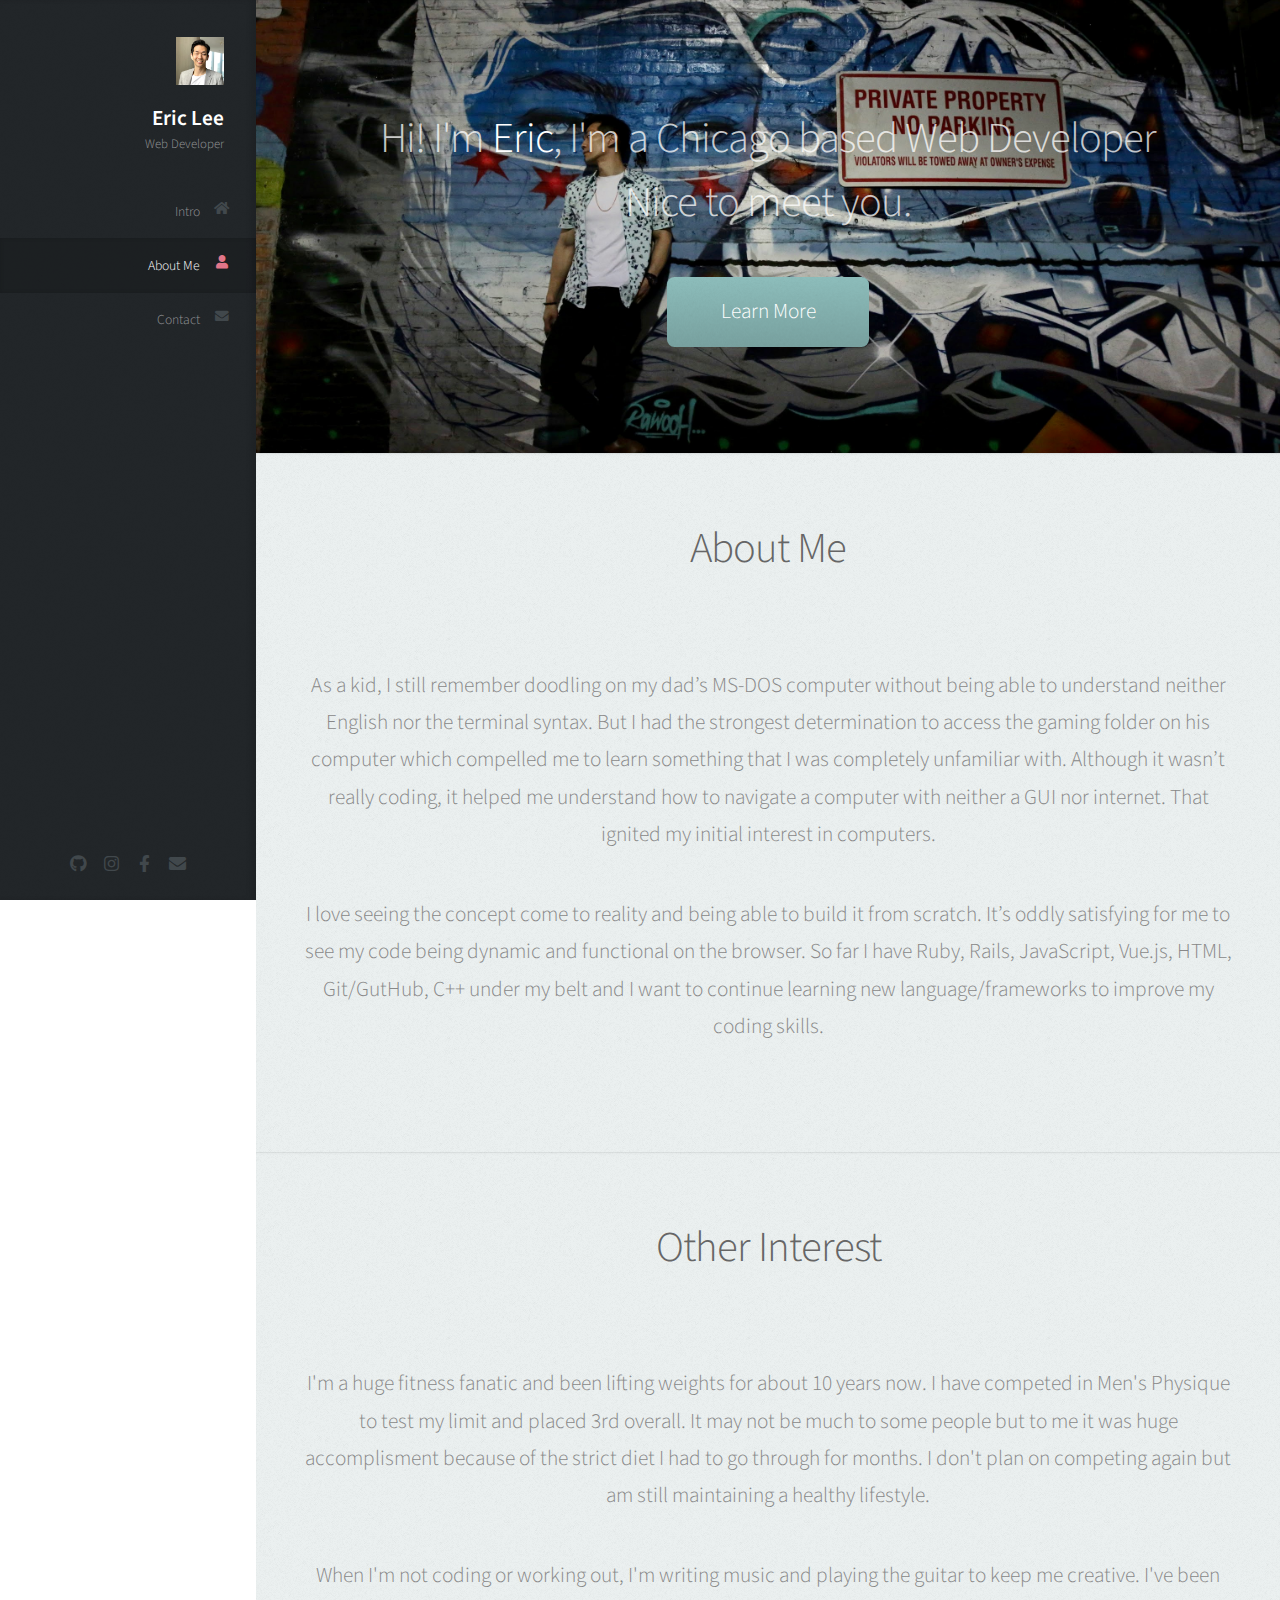
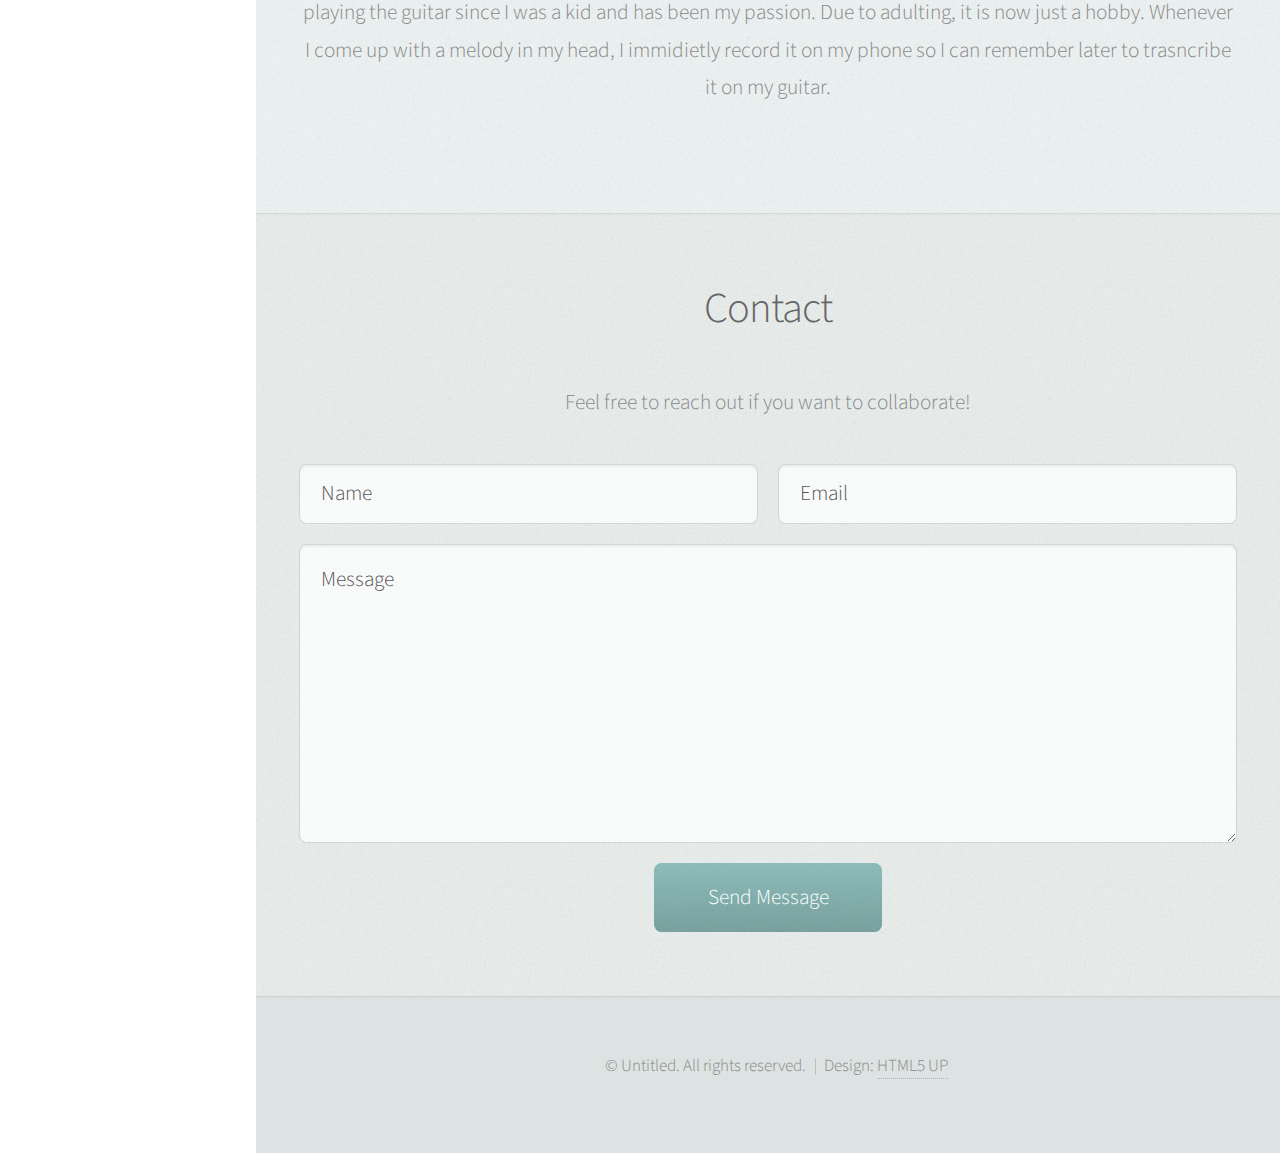
==== commit b4ae32ff: "revise header" ====
--- a/index.html
+++ b/index.html
@@ -60,7 +60,7 @@
 						<div class="container">
 
 							<header>
-								<h2 class="alt">Hi! I'm <strong>Eric</strong>, I like to code and lift weights.</h2>
+								<h2 class="alt">Hi! I'm <strong>Eric</strong>, I'm a Chicago based Web Developer</h2>
 								<h2> Nice to meet you.</h2>
 								<!-- <p>Ligula scelerisque justo sem accumsan diam quis<br />
 								vitae natoque dictum sollicitudin elementum.</p> -->
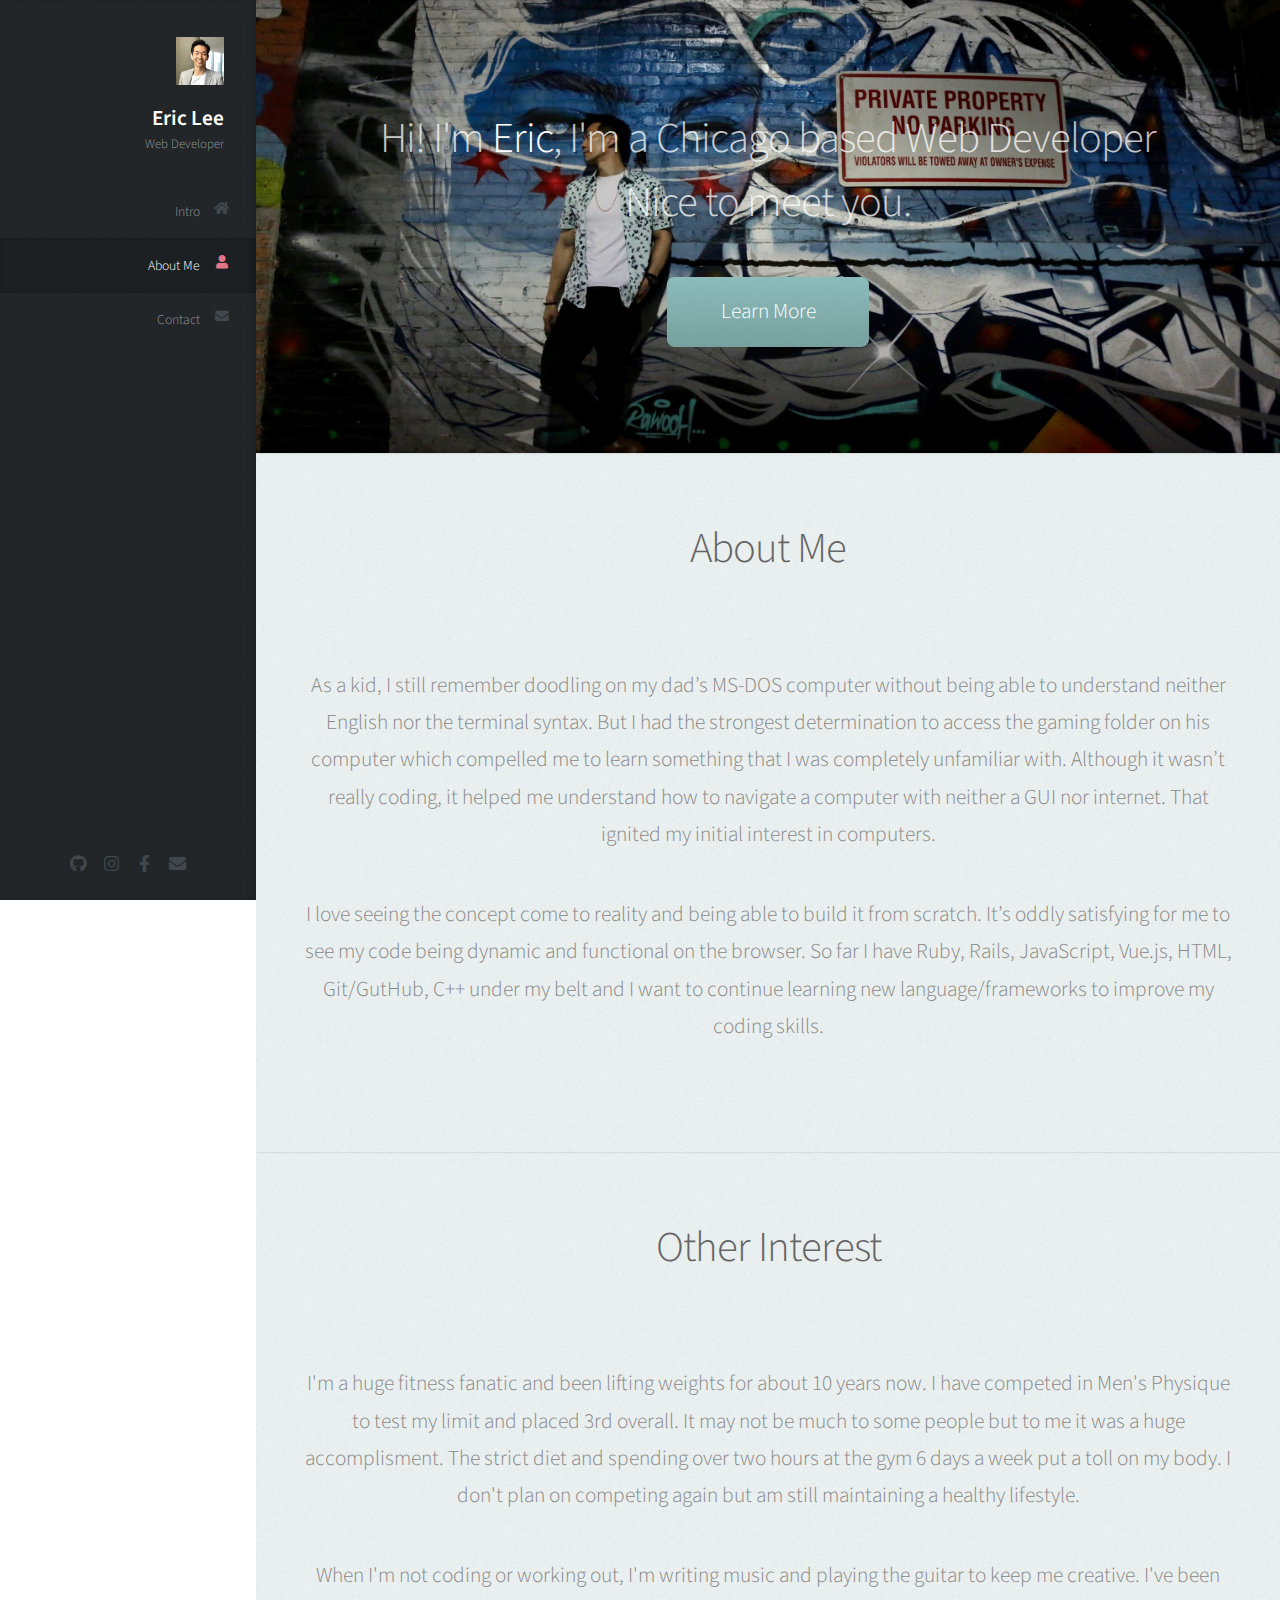
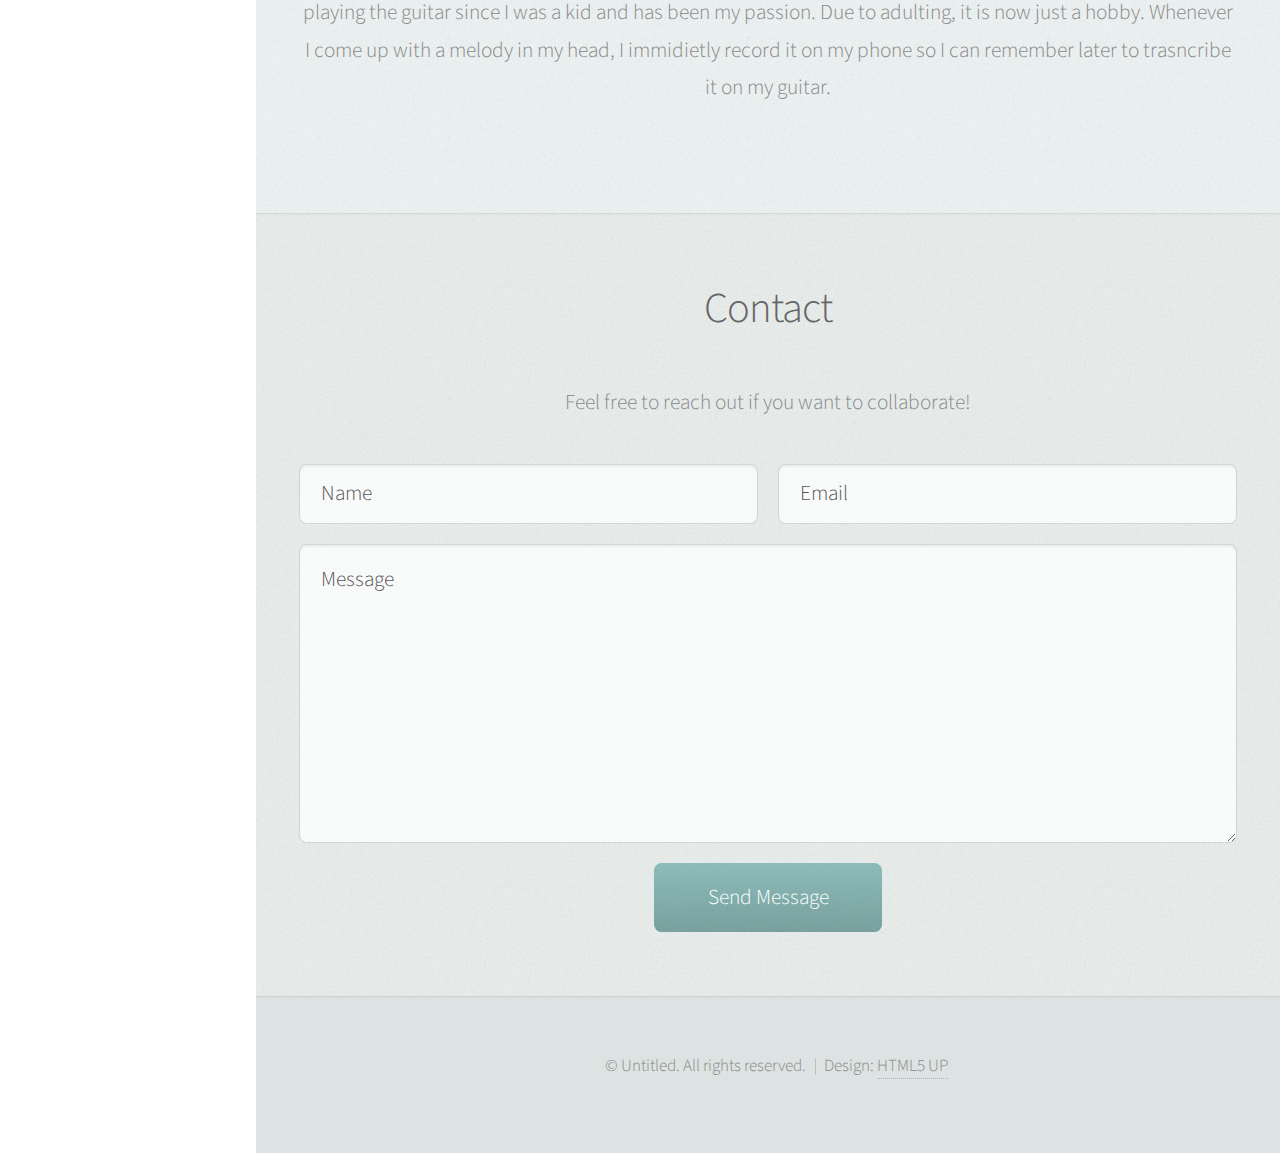
==== commit 8529ec9a: "revise other interest" ====
--- a/index.html
+++ b/index.html
@@ -160,7 +160,7 @@
 
 							<a href="#" class="image featured"><img src="images/two2.jpg" alt="" /></a>
 
-							<p>I'm a huge fitness fanatic and been lifting weights for about 10 years now. I have competed in Men's Physique to test my limit and placed 3rd overall. It may not be much to some people but to me it was huge accomplisment because of the strict diet I had to go through for months. I don't plan on competing again but am still maintaining a healthy lifestyle.  </p>
+							<p>I'm a huge fitness fanatic and been lifting weights for about 10 years now. I have competed in Men's Physique to test my limit and placed 3rd overall. It may not be much to some people but to me it was a huge accomplisment. The strict diet and spending over two hours at the gym 6 days a week put a toll on my body. I don't plan on competing again but am still maintaining a healthy lifestyle.  </p>
 							<p>When I'm not coding or working out, I'm writing music and playing the guitar to keep me creative. I've been playing the guitar since I was a kid and has been my passion. Due to adulting, it is now just a hobby. Whenever I come up with a melody in my head, I immidietly record it on my phone so I can remember later to trasncribe it on my guitar.  </p>
 						</div>
 					</section>
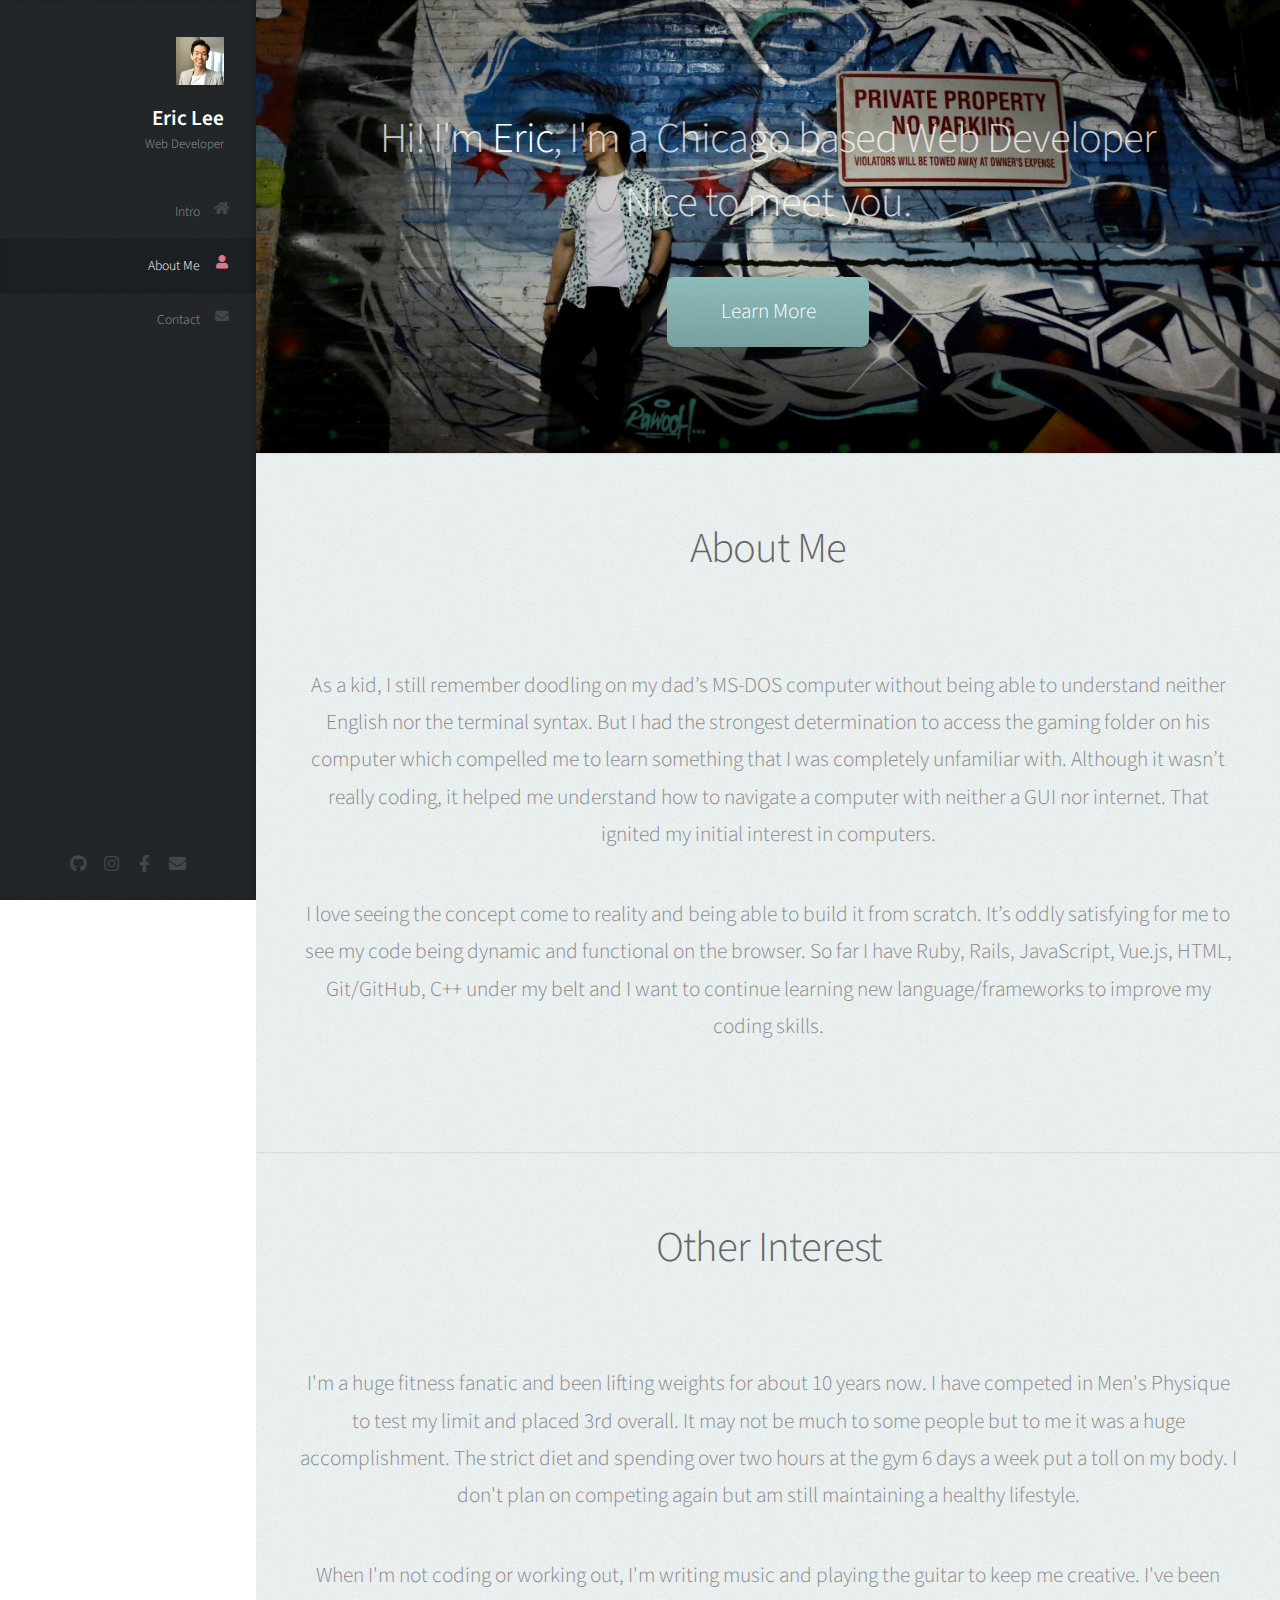
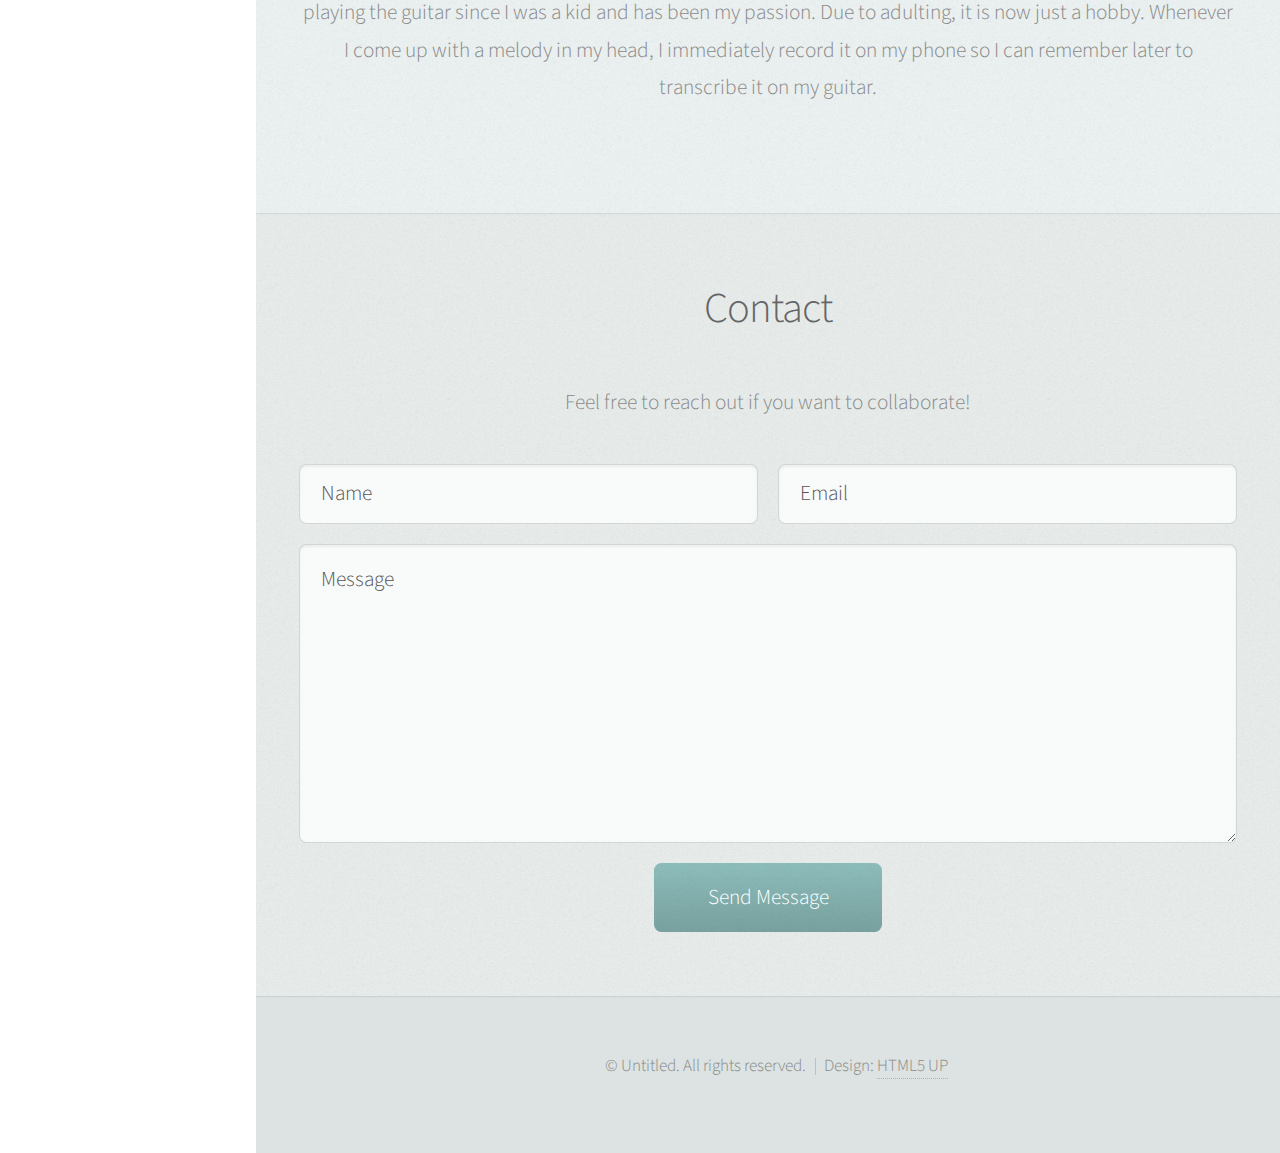
==== commit b0cfbefe: "fix spelling error" ====
--- a/index.html
+++ b/index.html
@@ -146,7 +146,7 @@
 
 							<p>As a kid, I still remember doodling on my dad’s MS-DOS computer without being able to understand neither English nor the terminal syntax. But I had the strongest determination to access the gaming folder on his computer which compelled me to learn something that I was completely unfamiliar with. Although it wasn’t really coding, it helped me understand how to navigate a computer with neither a GUI nor internet. That ignited my initial interest in computers. </p>
 						
-							<p>I love seeing the concept come to reality and being able to build it from scratch. It’s oddly satisfying for me to see my code being dynamic and functional on the browser. So far I have Ruby, Rails, JavaScript, Vue.js, HTML, Git/GutHub, C++ under my belt and I want to continue learning new language/frameworks to improve my coding skills. </p>
+							<p>I love seeing the concept come to reality and being able to build it from scratch. It’s oddly satisfying for me to see my code being dynamic and functional on the browser. So far I have Ruby, Rails, JavaScript, Vue.js, HTML, Git/GitHub, C++ under my belt and I want to continue learning new language/frameworks to improve my coding skills.</p>
 
 						</div>
 					</section>
@@ -160,8 +160,8 @@
 
 							<a href="#" class="image featured"><img src="images/two2.jpg" alt="" /></a>
 
-							<p>I'm a huge fitness fanatic and been lifting weights for about 10 years now. I have competed in Men's Physique to test my limit and placed 3rd overall. It may not be much to some people but to me it was a huge accomplisment. The strict diet and spending over two hours at the gym 6 days a week put a toll on my body. I don't plan on competing again but am still maintaining a healthy lifestyle.  </p>
-							<p>When I'm not coding or working out, I'm writing music and playing the guitar to keep me creative. I've been playing the guitar since I was a kid and has been my passion. Due to adulting, it is now just a hobby. Whenever I come up with a melody in my head, I immidietly record it on my phone so I can remember later to trasncribe it on my guitar.  </p>
+							<p>I'm a huge fitness fanatic and been lifting weights for about 10 years now. I have competed in Men's Physique to test my limit and placed 3rd overall. It may not be much to some people but to me it was a huge accomplishment. The strict diet and spending over two hours at the gym 6 days a week put a toll on my body. I don't plan on competing again but am still maintaining a healthy lifestyle.  </p>
+							<p>When I'm not coding or working out, I'm writing music and playing the guitar to keep me creative. I've been playing the guitar since I was a kid and has been my passion. Due to adulting, it is now just a hobby. Whenever I come up with a melody in my head, I immediately record it on my phone so I can remember later to transcribe it on my guitar.  </p>
 						</div>
 					</section>
 
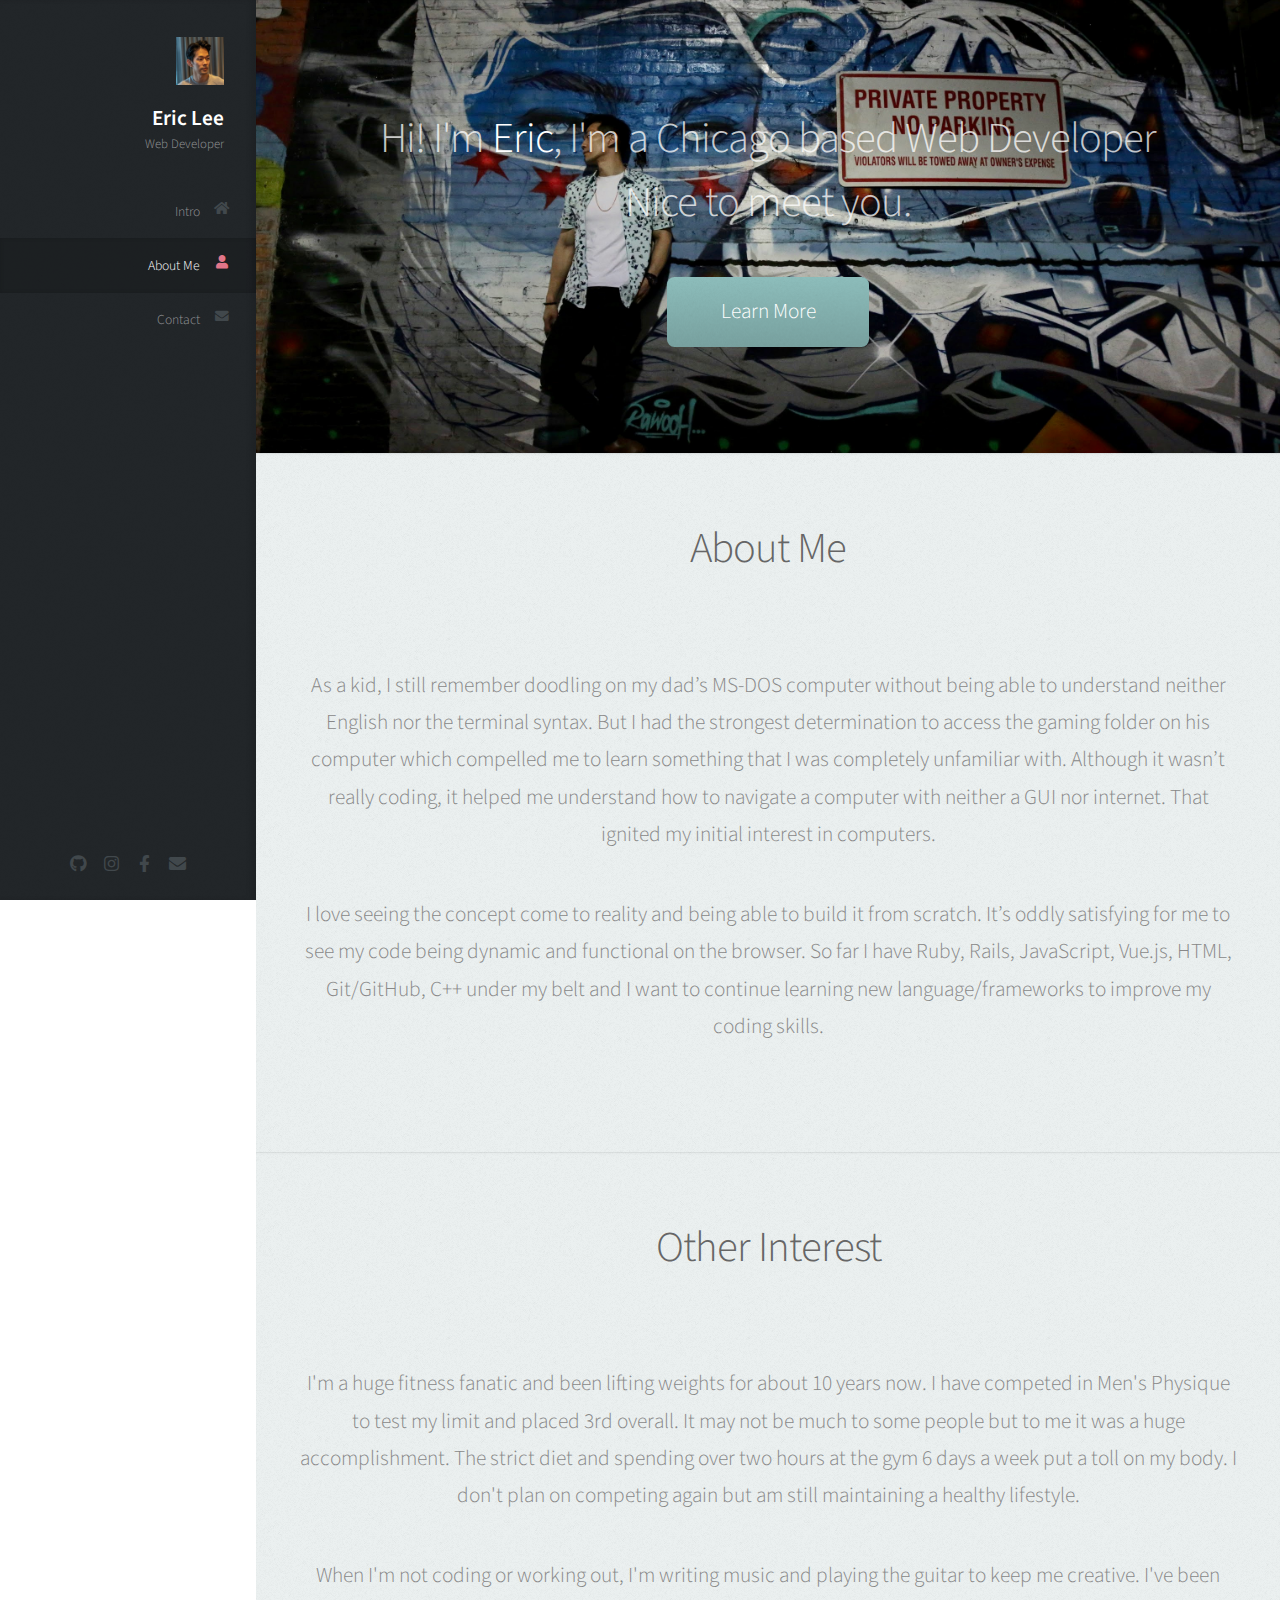
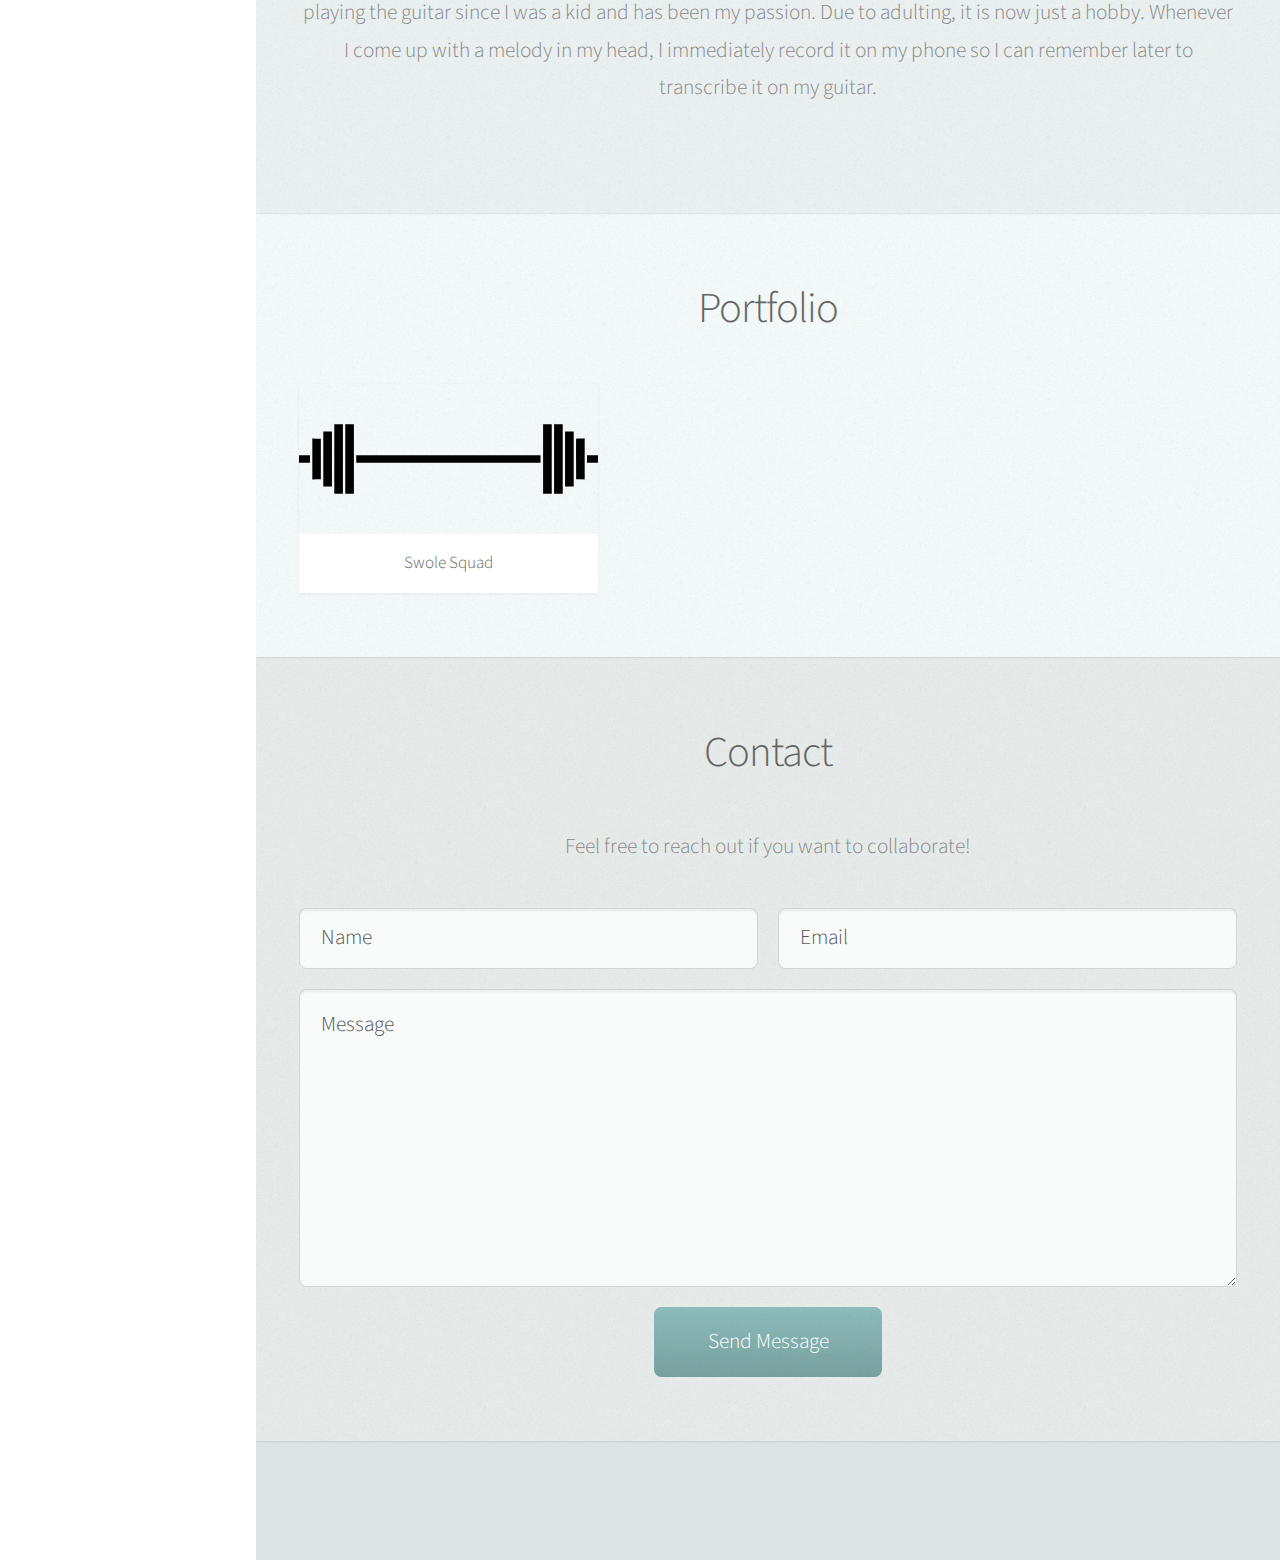
==== commit 2259c7c6: "added a youtube video on portfolio" ====
--- a/index.html
+++ b/index.html
@@ -20,7 +20,7 @@
 
 					<!-- Logo -->
 						<div id="logo">
-							<span class="image avatar48"><img src="images/eric.jpg" alt="" /></span>
+							<span class="image avatar48"><img src="images/eric2.jpg" alt="" /></span>
 							<h1 id="title">Eric Lee</h1>
 							<p>Web Developer</p>
 						</div>
@@ -73,66 +73,6 @@
 						</div>
 					</section>
 
-				<!-- Portfolio -->
-					<!-- <section id="portfolio" class="two">
-						<div class="container">
-
-							<header>
-								<h2>Portfolio</h2>
-							</header>
-
-							<p>Vitae natoque dictum etiam semper magnis enim feugiat convallis convallis
-							egestas rhoncus ridiculus in quis risus amet curabitur tempor orci penatibus.
-							Tellus erat mauris ipsum fermentum etiam vivamus eget. Nunc nibh morbi quis
-							fusce hendrerit lacus ridiculus.</p>
-
-							<div class="row">
-								<div class="col-4 col-12-mobile">
-									<article class="item">
-										<a href="#" class="image fit"><img src="images/pic02.jpg" alt="" /></a>
-										<header>
-											<h3>Ipsum Feugiat</h3>
-										</header>
-									</article>
-									<article class="item">
-										<a href="#" class="image fit"><img src="images/pic03.jpg" alt="" /></a>
-										<header>
-											<h3>Rhoncus Semper</h3>
-										</header>
-									</article>
-								</div>
-								<div class="col-4 col-12-mobile">
-									<article class="item">
-										<a href="#" class="image fit"><img src="images/pic04.jpg" alt="" /></a>
-										<header>
-											<h3>Magna Nullam</h3>
-										</header>
-									</article>
-									<article class="item">
-										<a href="#" class="image fit"><img src="images/pic05.jpg" alt="" /></a>
-										<header>
-											<h3>Natoque Vitae</h3>
-										</header>
-									</article>
-								</div>
-								<div class="col-4 col-12-mobile">
-									<article class="item">
-										<a href="#" class="image fit"><img src="images/pic06.jpg" alt="" /></a>
-										<header>
-											<h3>Dolor Penatibus</h3>
-										</header>
-									</article>
-									<article class="item">
-										<a href="#" class="image fit"><img src="images/pic07.jpg" alt="" /></a>
-										<header>
-											<h3>Orci Convallis</h3>
-										</header>
-									</article>
-								</div>
-							</div>
-
-						</div>
-					</section> -->
 
 				<!-- About Me -->
 					<section id="about" class="three">
@@ -164,7 +104,72 @@
 							<p>When I'm not coding or working out, I'm writing music and playing the guitar to keep me creative. I've been playing the guitar since I was a kid and has been my passion. Due to adulting, it is now just a hobby. Whenever I come up with a melody in my head, I immediately record it on my phone so I can remember later to transcribe it on my guitar.  </p>
 						</div>
 					</section>
-
+					<!-- youtube -->
+					<!-- <div class="iframe-container">
+						<iframe width="560" height="315" src="https://www.youtube.com/embed/_1E9Irqnm9k?start=2227" title="YouTube video player" frameborder="0" allow="accelerometer; autoplay; clipboard-write; encrypted-media; gyroscope; picture-in-picture" allowfullscreen></iframe>
+					</div> -->
+									<!-- Portfolio -->
+									<section id="portfolio" class="two">
+										<div class="container">
+				
+											<header>
+												<h2>Portfolio</h2>
+											</header>
+											
+				
+											<!-- <p>Vitae natoque dictum etiam semper magnis enim feugiat convallis convallis
+											egestas rhoncus ridiculus in quis risus amet curabitur tempor orci penatibus.
+											Tellus erat mauris ipsum fermentum etiam vivamus eget. Nunc nibh morbi quis
+											fusce hendrerit lacus ridiculus.</p> -->
+				
+											<div class="row">
+												<div class="col-4 col-12-mobile">
+													<article class="item">
+														<a href="https://www.youtube.com/embed/_1E9Irqnm9k?start=2227" class="image fit"><img src="images/fitness.svg" alt="" /></a>
+														<header>
+															<h3>Swole Squad</h3>
+														</header>
+													</article>
+													<!-- <article class="item">
+														<a href="#" class="image fit"><img src="images/pic03.jpg" alt="" /></a>
+														<header> -->
+															<!-- <h3>Rhoncus Semper</h3>
+														</header>
+													</article>
+												</div>
+												<div class="col-4 col-12-mobile">
+													<article class="item">
+														<a href="#" class="image fit"><img src="images/pic04.jpg" alt="" /></a>
+														<header>
+															<h3>Magna Nullam</h3>
+														</header>
+													</article>
+													<article class="item">
+														<a href="#" class="image fit"><img src="images/pic05.jpg" alt="" /></a>
+														<header>
+															<h3>Natoque Vitae</h3>
+														</header>
+													</article>
+												</div>
+												<div class="col-4 col-12-mobile">
+													<article class="item">
+														<a href="#" class="image fit"><img src="images/pic06.jpg" alt="" /></a>
+														<header>
+															<h3>Dolor Penatibus</h3>
+														</header>
+													</article>
+													<article class="item">
+														<a href="#" class="image fit"><img src="images/pic07.jpg" alt="" /></a>
+														<header>
+															<h3>Orci Convallis</h3>
+														</header>
+													</article> -->
+												</div>
+											</div>
+				
+										</div>
+									</section>
+				
 				<!-- Contact -->
 					<section id="contact" class="four">
 						<div class="container">
@@ -197,9 +202,9 @@
 			<div id="footer">
 
 				<!-- Copyright -->
-					<ul class="copyright">
+					<!-- <ul class="copyright">
 						<li>&copy; Untitled. All rights reserved.</li><li>Design: <a href="http://html5up.net">HTML5 UP</a></li>
-					</ul>
+					</ul> -->
 
 			</div>
 
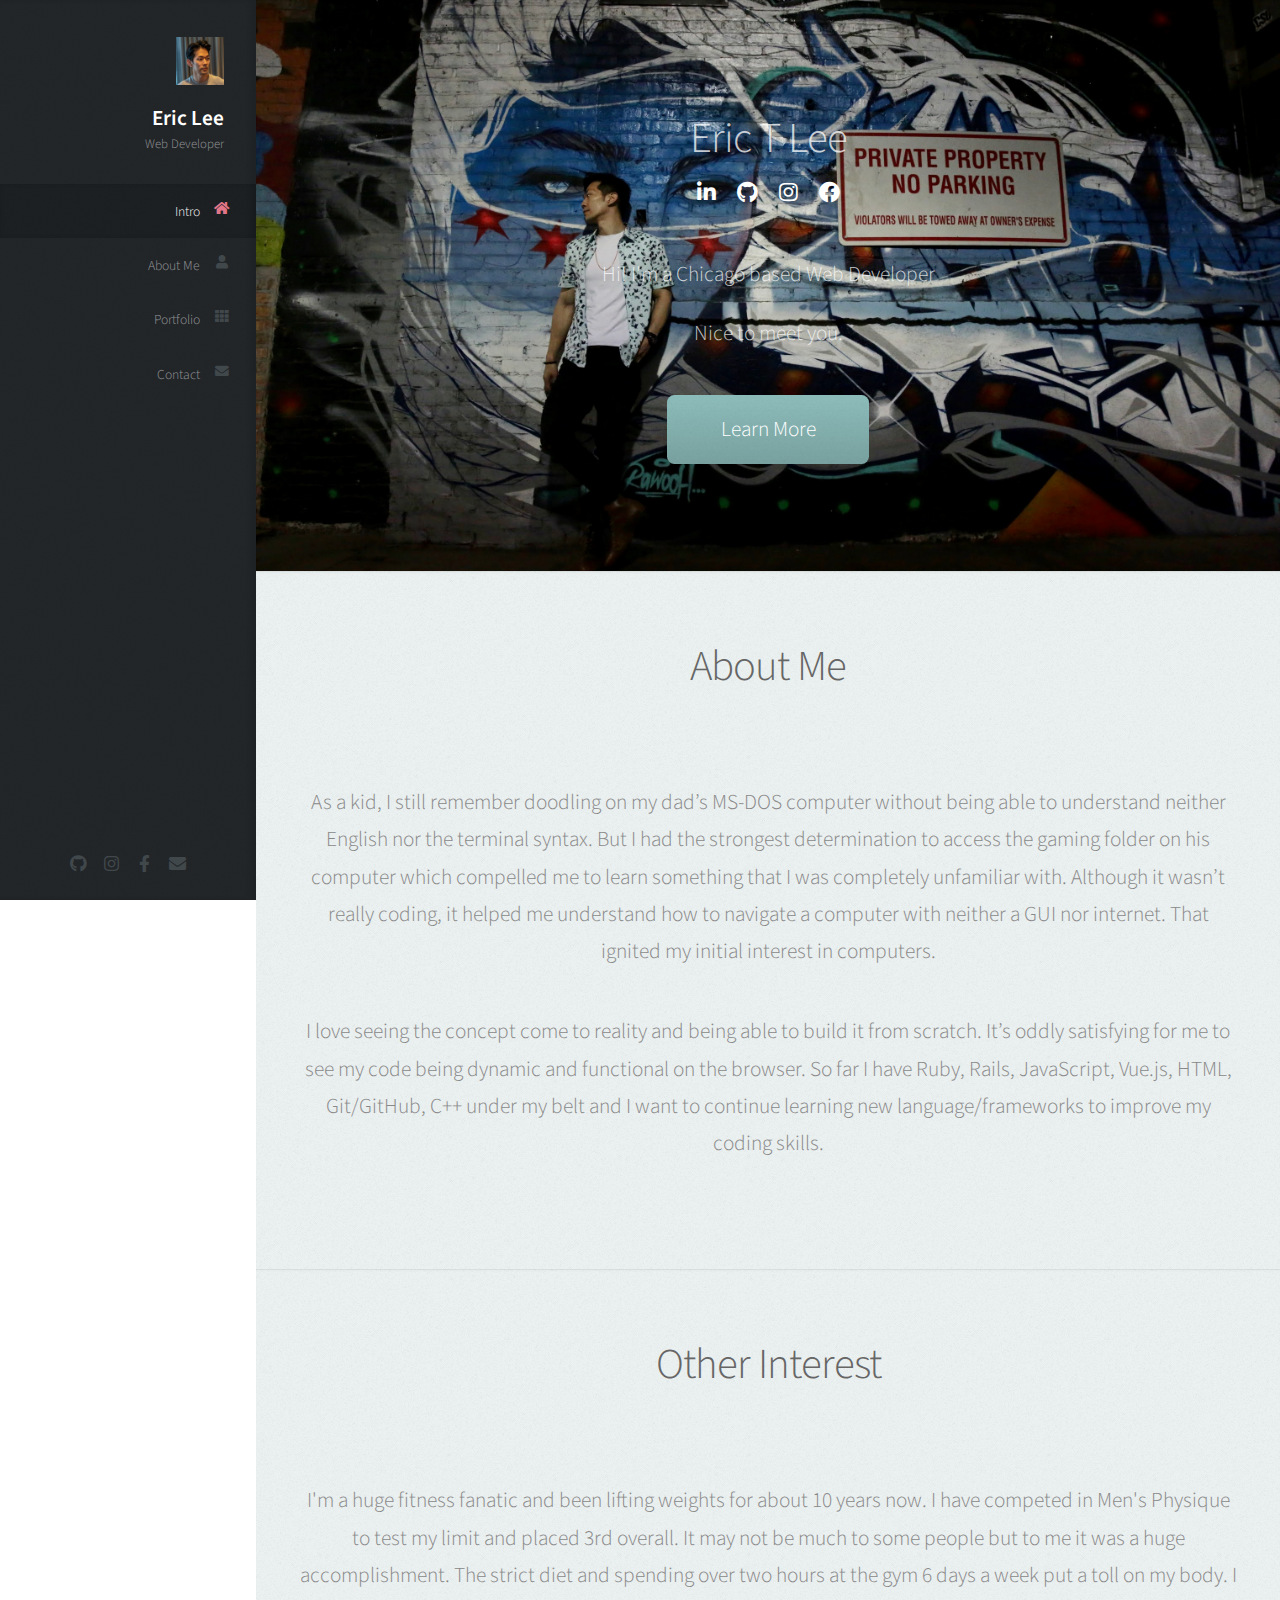
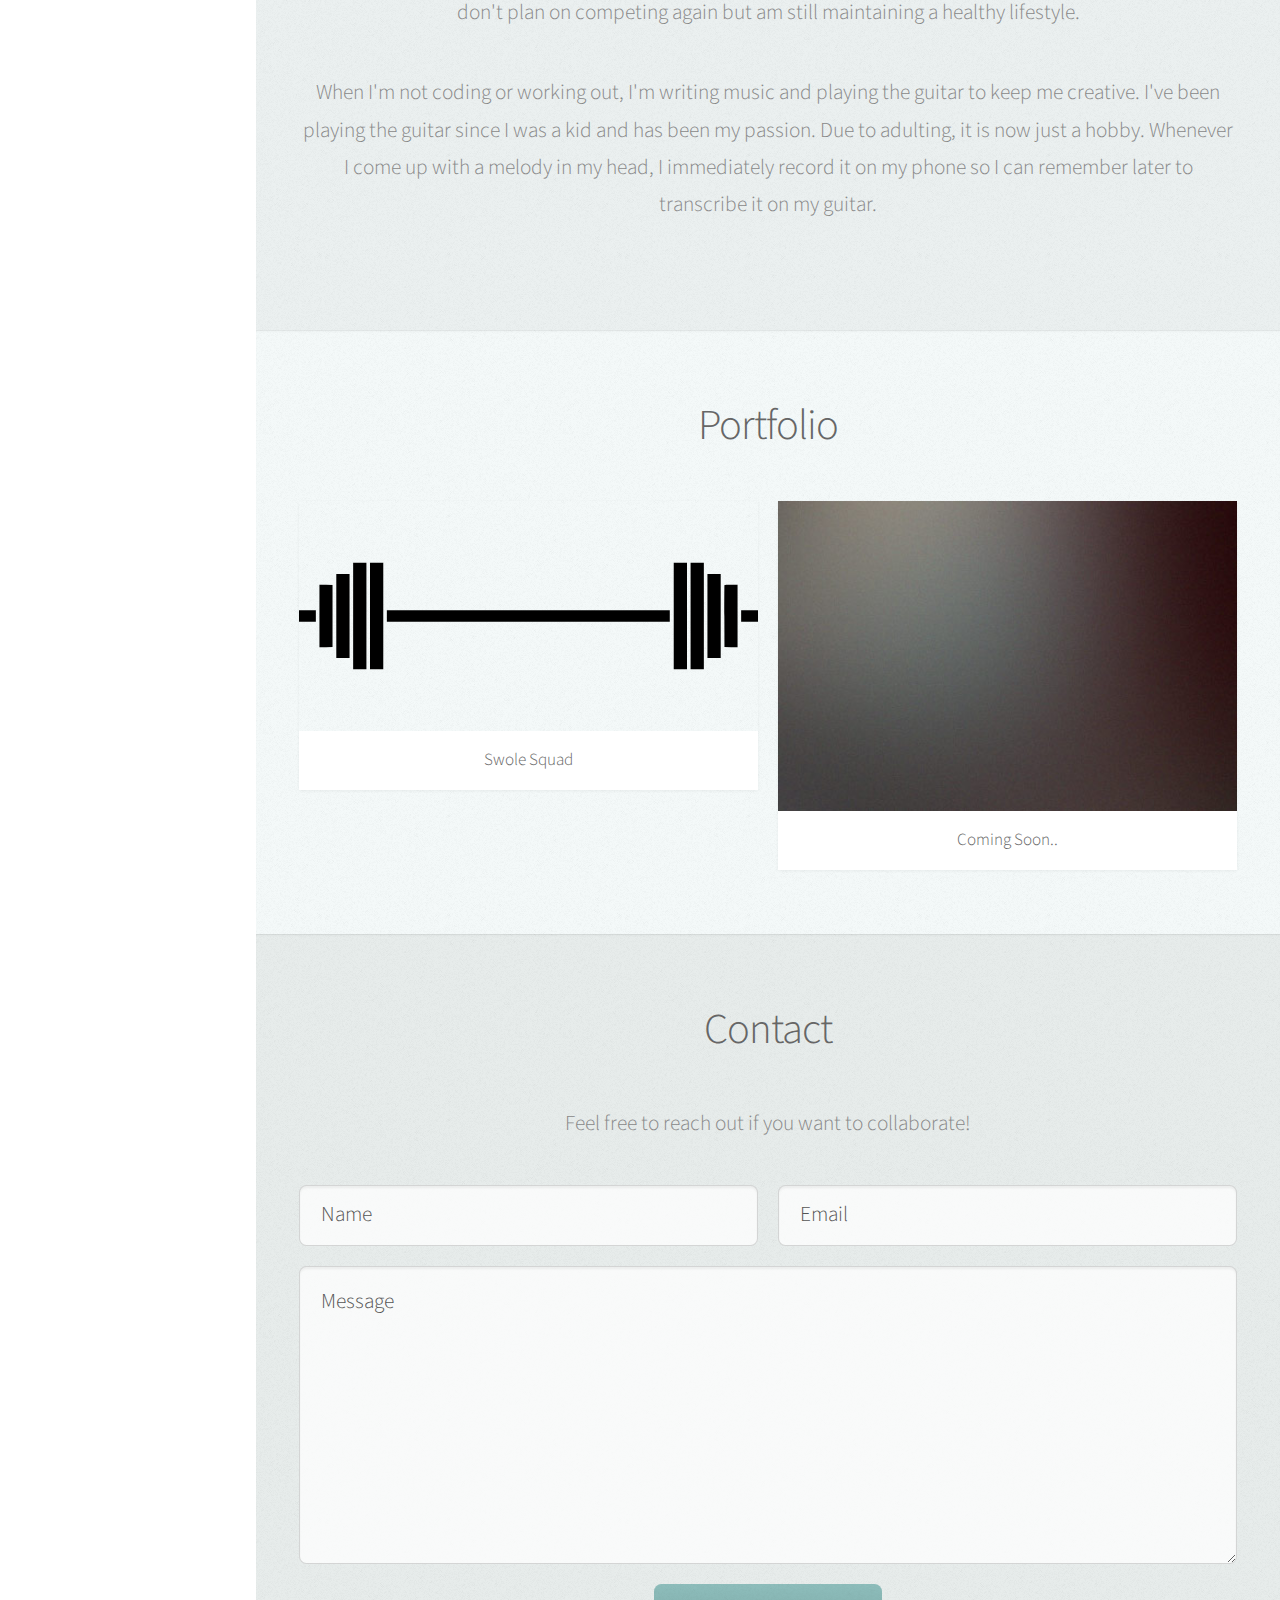
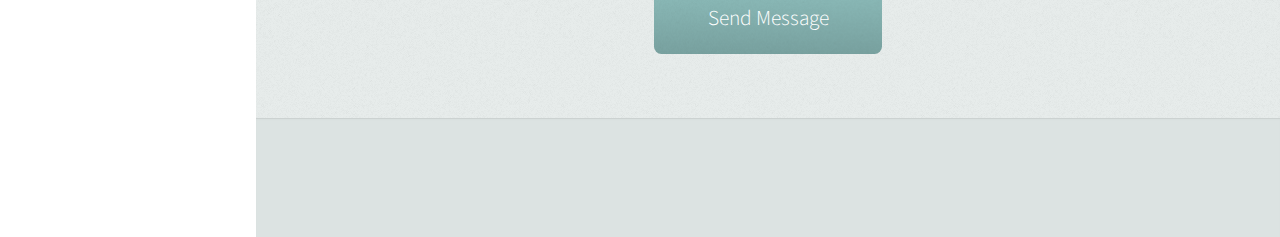
==== commit 7433b55d: "changed header style" ====
--- a/index.html
+++ b/index.html
@@ -18,6 +18,7 @@
 
 				<div class="top">
 
+					
 					<!-- Logo -->
 						<div id="logo">
 							<span class="image avatar48"><img src="images/eric2.jpg" alt="" /></span>
@@ -29,8 +30,8 @@
 						<nav id="nav">
 							<ul>
 								<li><a href="#top" id="top-link"><span class="icon solid fa-home">Intro</span></a></li>
-								<!-- <li><a href="#portfolio" id="portfolio-link"><span class="icon solid fa-th">Portfolio</span></a></li> -->
 								<li><a href="#about" id="about-link"><span class="icon solid fa-user">About Me</span></a></li>
+								<li><a href="#portfolio" id="portfolio-link"><span class="icon solid fa-th">Portfolio</span></a></li>
 								<li><a href="#contact" id="contact-link"><span class="icon solid fa-envelope">Contact</span></a></li>
 							</ul>
 						</nav>
@@ -60,8 +61,41 @@
 						<div class="container">
 
 							<header>
-								<h2 class="alt">Hi! I'm <strong>Eric</strong>, I'm a Chicago based Web Developer</h2>
-								<h2> Nice to meet you.</h2>
+								<header style="border-radius: 20px;">
+									<h2>Eric <span style="opacity: 0%;"></span> T <span style="opacity: 0%;"></span> Lee</h2>
+									<ul class="icons">
+										<li>
+											<a href="https://www.linkedin.com/in/erictaelee/" target="_blank" class="icon brands fa-linkedin-in">
+												<span class="label">LinkedIn</span>
+											</a>
+										</li>
+										<li>
+											<a href="https://github.com/erictaelee" target="_blank" class="icon brands fa-github">
+												<span class="label">Github</span>
+											</a>
+										</li>
+										
+										<li>
+											<a href="https://www.instagram.com/sou7hernsaint/" target="_blank" class="icon brands fa-instagram">
+												<span class="label">Instagram</span>
+											</a>
+										</li>
+										<li>
+											<a href="https://www.facebook.com/erictaelee/" target="_blank" class="icon brands fa-facebook">
+												<span class="label">Facebook</span>
+											</a>
+										</li>
+										<!-- <li>
+											<a href="#" class="icon brands fa-deviantart"><span class="label">DeviantArt</span></a>
+										</li> -->
+										<!-- <li>
+											<a href="#" class="icon brands fa-"><span class="label">Blog</span></a>
+										</li> -->
+									</ul>
+									<!-- <p>curiosity<span style="opacity: 0%;">..</span><span class="fas fa-glasses" style="color: rgb(118, 142, 161);"></span><span style="opacity: 0%;">..</span>enthusiast</p> -->
+								</header>
+								<p>Hi! I'm a Chicago based Web Developer</p>
+								<p> Nice to meet you.</p>
 								<!-- <p>Ligula scelerisque justo sem accumsan diam quis<br />
 								vitae natoque dictum sollicitudin elementum.</p> -->
 							</header>
@@ -123,7 +157,7 @@
 											fusce hendrerit lacus ridiculus.</p> -->
 				
 											<div class="row">
-												<div class="col-4 col-12-mobile">
+												<div class="col-6 col-12-mobile">
 													<article class="item">
 														<a href="https://www.youtube.com/embed/_1E9Irqnm9k?start=2227" class="image fit"><img src="images/fitness.svg" alt="" /></a>
 														<header>
@@ -132,27 +166,27 @@
 													</article>
 													<!-- <article class="item">
 														<a href="#" class="image fit"><img src="images/pic03.jpg" alt="" /></a>
-														<header> -->
-															<!-- <h3>Rhoncus Semper</h3>
+														<header>
+															<h3>Coming Soon..</h3>
+														</header>
+													</article> -->
+												</div>
+												<div class="col-6 col-12-mobile">
+													<article class="item">
+														<a href="#" class="image fit"><img src="images/pic03.jpg" alt="" /></a>
+														<header>
+															<h3>Coming Soon..</h3>
+														</header>
+													</article>
+													<!-- <article class="item">
+														<a href="#" class="image fit"><img src="images/pic05.jpg" alt="" /></a>
+														<header>
+															<h3>Natoque Vitae</h3>
 														</header>
 													</article>
 												</div>
 												<div class="col-4 col-12-mobile">
 													<article class="item">
-														<a href="#" class="image fit"><img src="images/pic04.jpg" alt="" /></a>
-														<header>
-															<h3>Magna Nullam</h3>
-														</header>
-													</article>
-													<article class="item">
-														<a href="#" class="image fit"><img src="images/pic05.jpg" alt="" /></a>
-														<header>
-															<h3>Natoque Vitae</h3>
-														</header>
-													</article>
-												</div>
-												<div class="col-4 col-12-mobile">
-													<article class="item">
 														<a href="#" class="image fit"><img src="images/pic06.jpg" alt="" /></a>
 														<header>
 															<h3>Dolor Penatibus</h3>
@@ -163,9 +197,9 @@
 														<header>
 															<h3>Orci Convallis</h3>
 														</header>
-													</article> -->
-												</div>
-											</div>
+													</article>
+												</div> -->
+											</div> 
 				
 										</div>
 									</section>
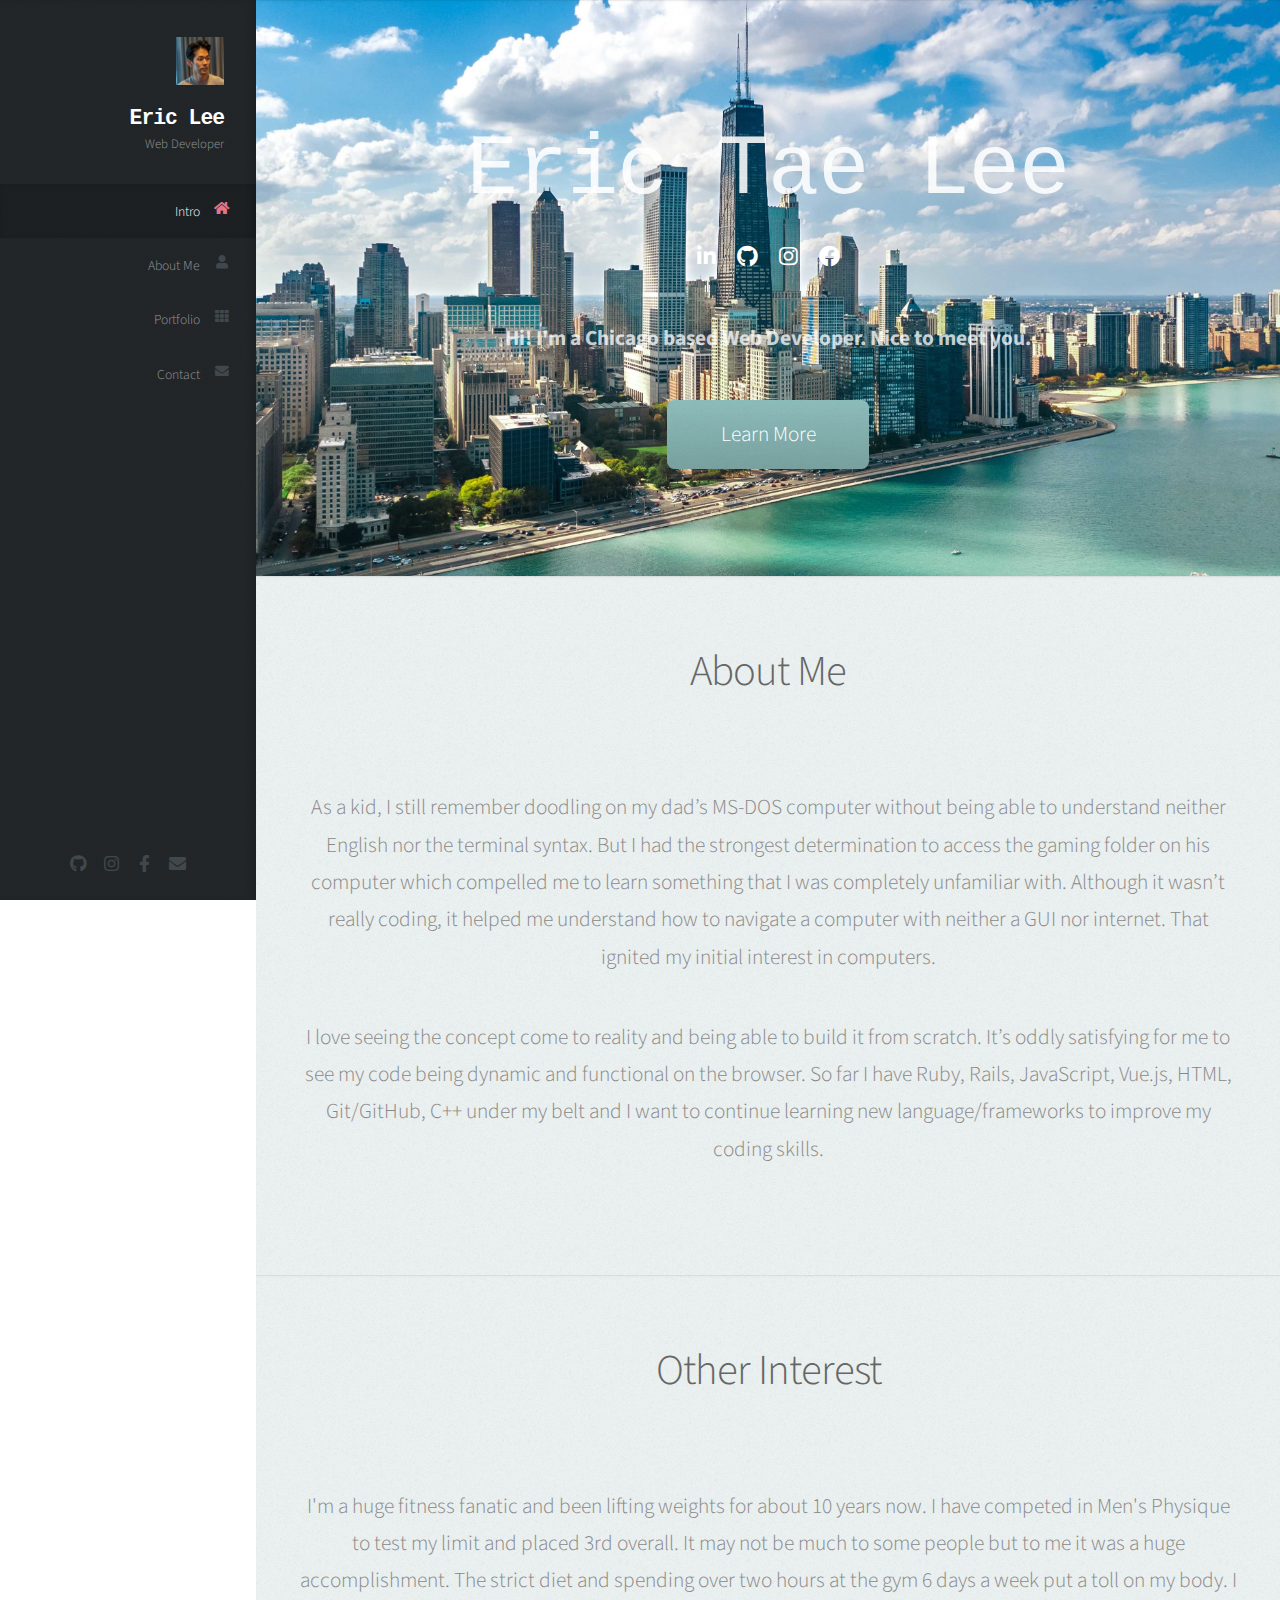
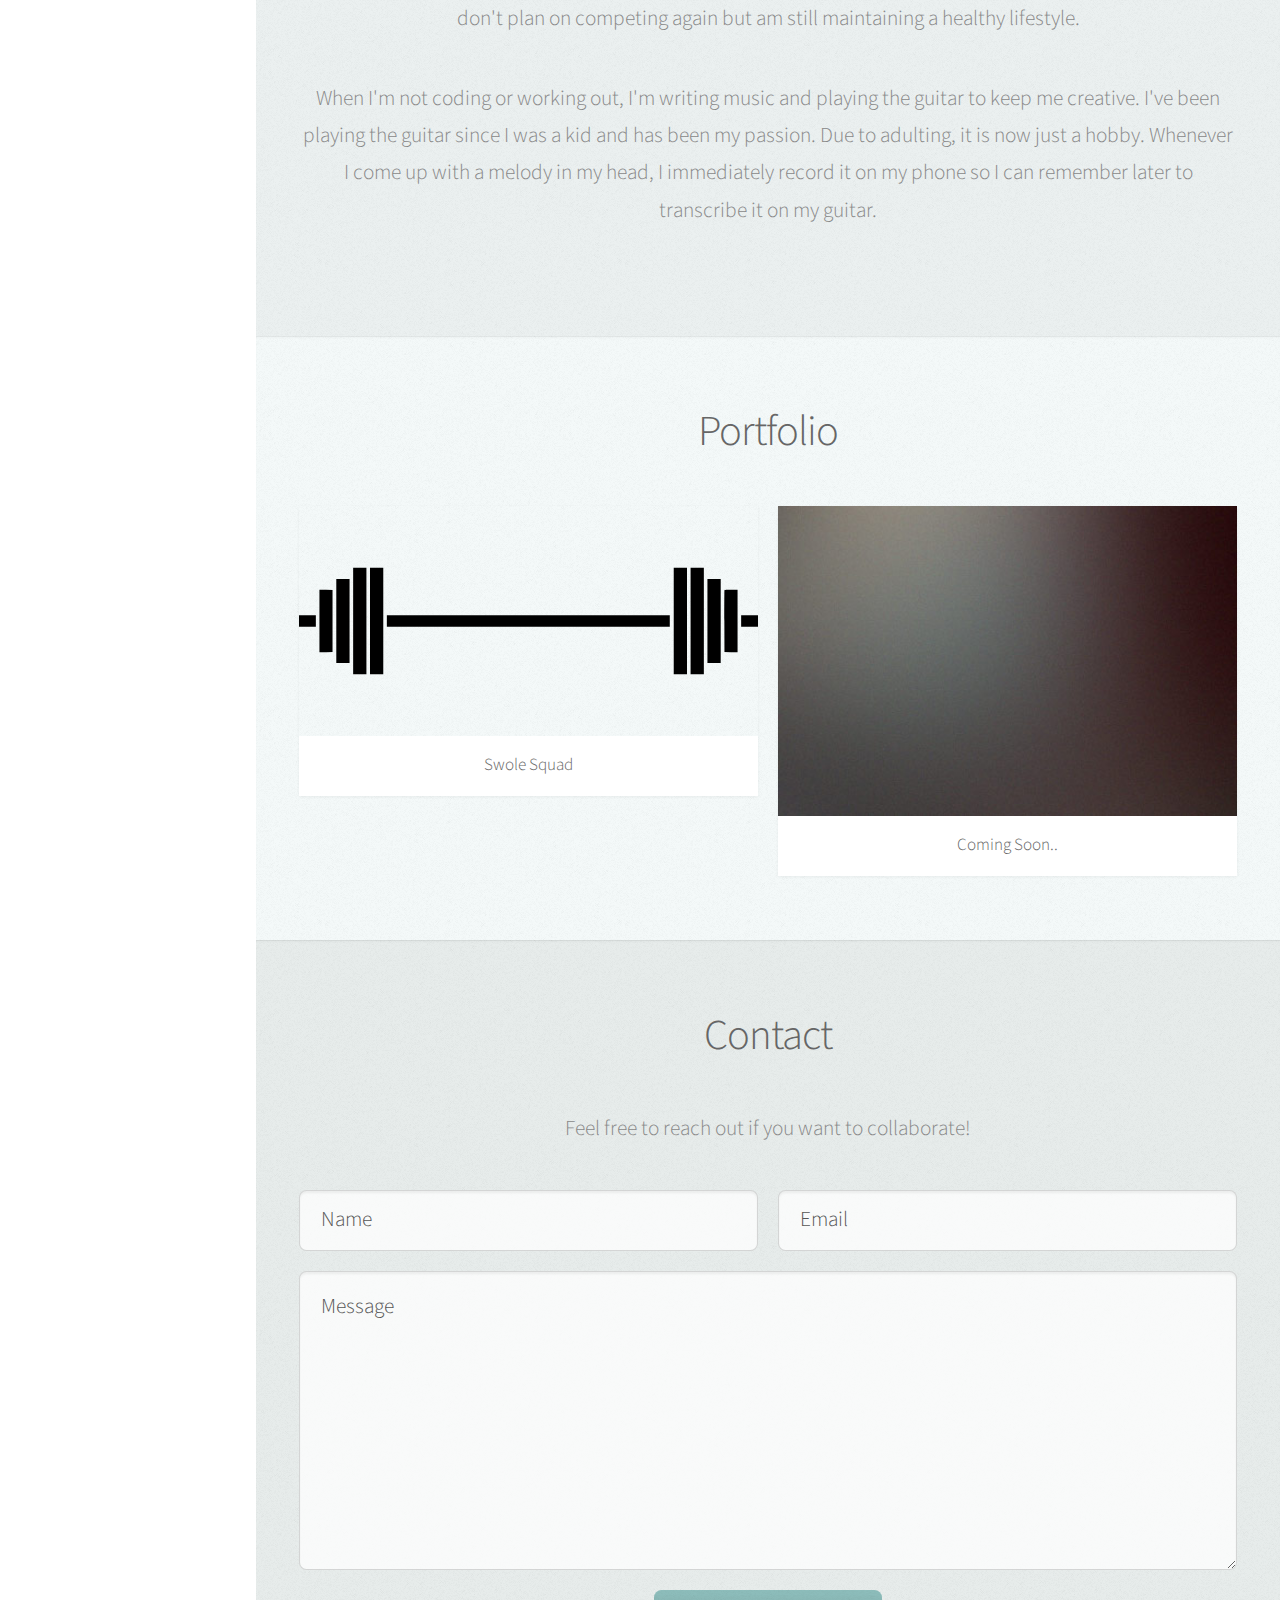
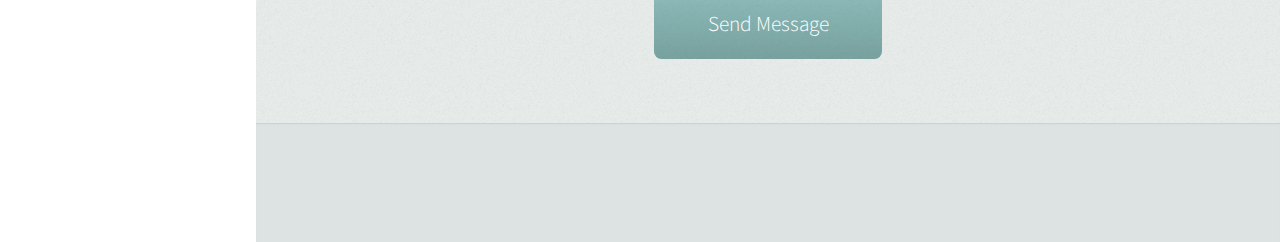
==== commit 985ff36f: "change bg image, header fonts" ====
--- a/index.html
+++ b/index.html
@@ -62,7 +62,7 @@
 
 							<header>
 								<header style="border-radius: 20px;">
-									<h2>Eric <span style="opacity: 0%;"></span> T <span style="opacity: 0%;"></span> Lee</h2>
+									<h1>Eric <span style="opacity: 0%;"></span> Tae <span style="opacity: 0%;"></span> Lee</h1>
 									<ul class="icons">
 										<li>
 											<a href="https://www.linkedin.com/in/erictaelee/" target="_blank" class="icon brands fa-linkedin-in">
@@ -93,9 +93,9 @@
 										</li> -->
 									</ul>
 									<!-- <p>curiosity<span style="opacity: 0%;">..</span><span class="fas fa-glasses" style="color: rgb(118, 142, 161);"></span><span style="opacity: 0%;">..</span>enthusiast</p> -->
+									<p style="font-weight: bold">Hi! I'm a Chicago based Web Developer. Nice to meet you.</p>
+									
 								</header>
-								<p>Hi! I'm a Chicago based Web Developer</p>
-								<p> Nice to meet you.</p>
 								<!-- <p>Ligula scelerisque justo sem accumsan diam quis<br />
 								vitae natoque dictum sollicitudin elementum.</p> -->
 							</header>
--- a/assets/css/main.css
+++ b/assets/css/main.css
@@ -128,6 +128,13 @@
 	h2 {
 		font-size: 2em;
 		letter-spacing: -1px;
+	}
+	h1 {
+		font-family: monospace;
+		font-size: 4em;
+		letter-spacing: -1px;
+		color: rgba(255, 255, 255, 0.87);
+		border-color: inherit;
 	}
 
 		h2.alt {
@@ -2248,7 +2255,7 @@
 
 			#main > section.one {
 				background-color: #81918E;
-				background-image: url("../../images/bg2.jpg");
+				background-image: url("../../images/chicago.jpg");
 			}
 
 			#main > section.two {
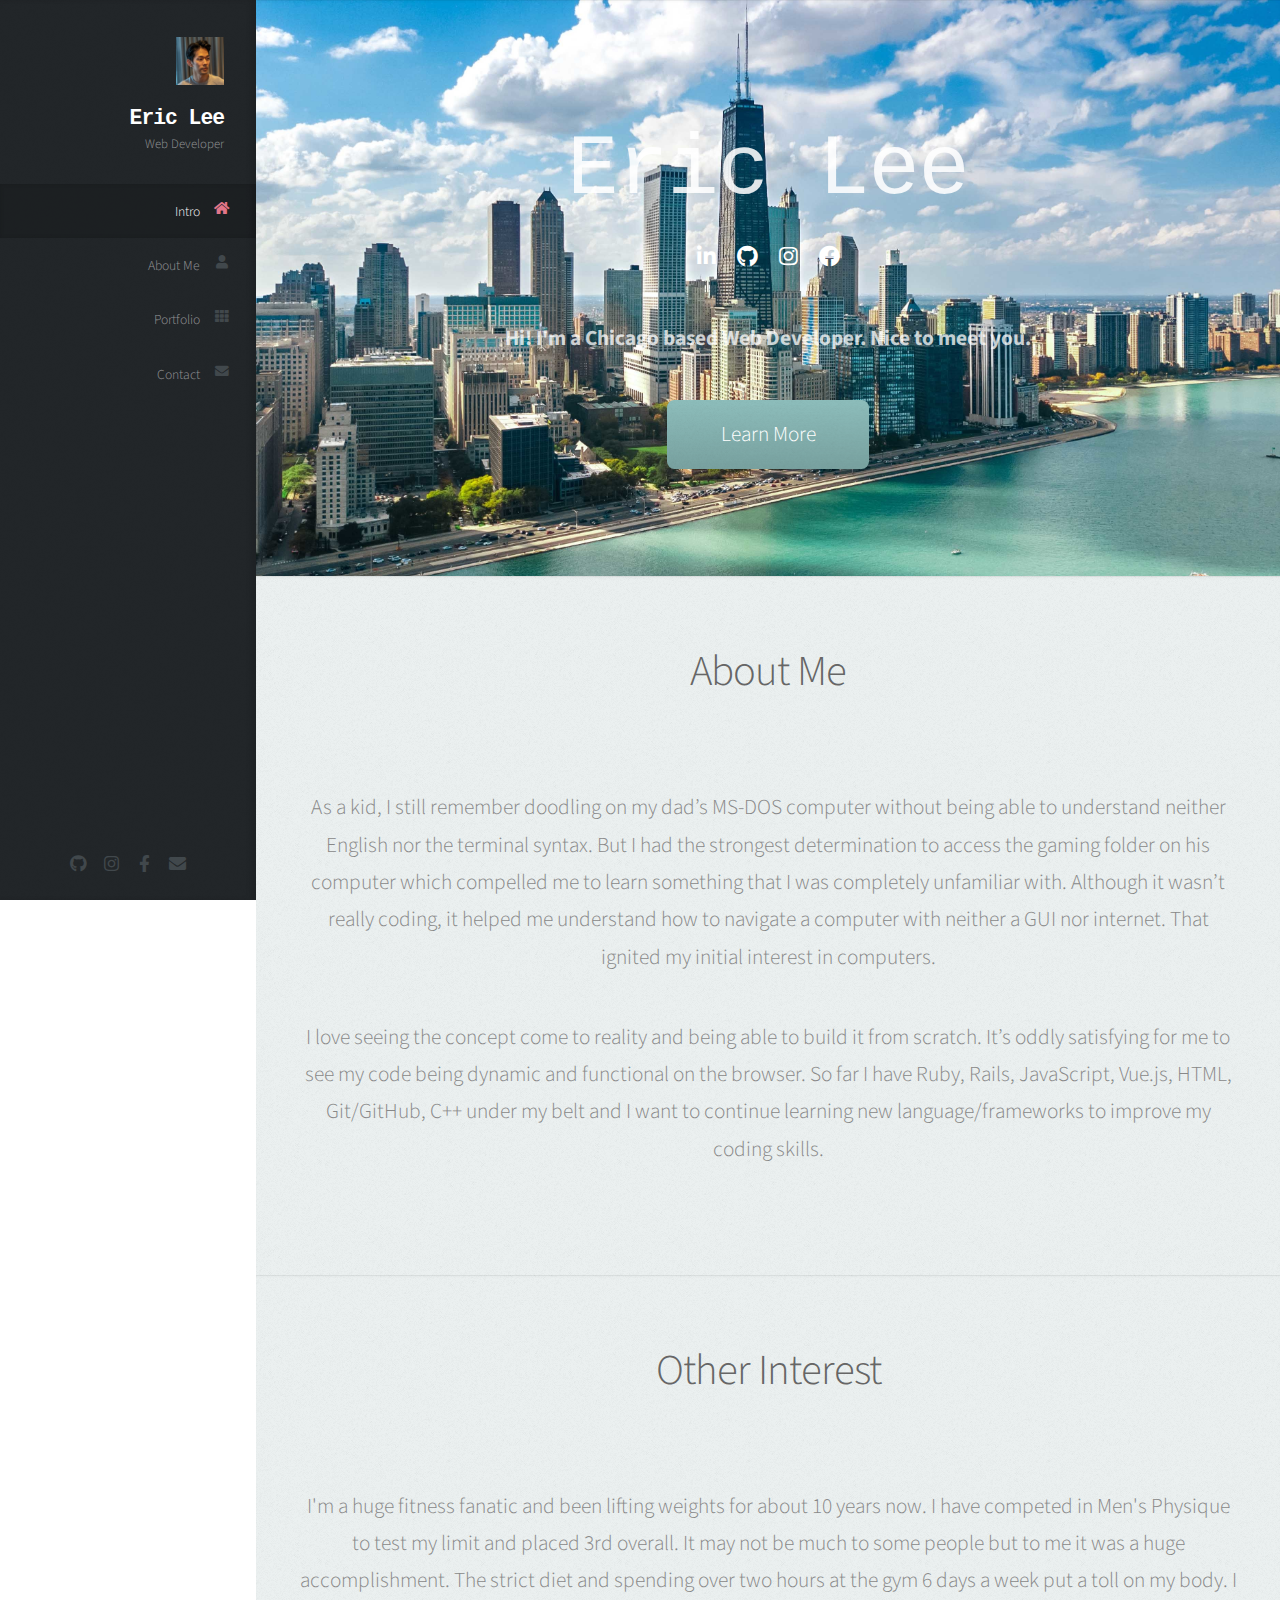
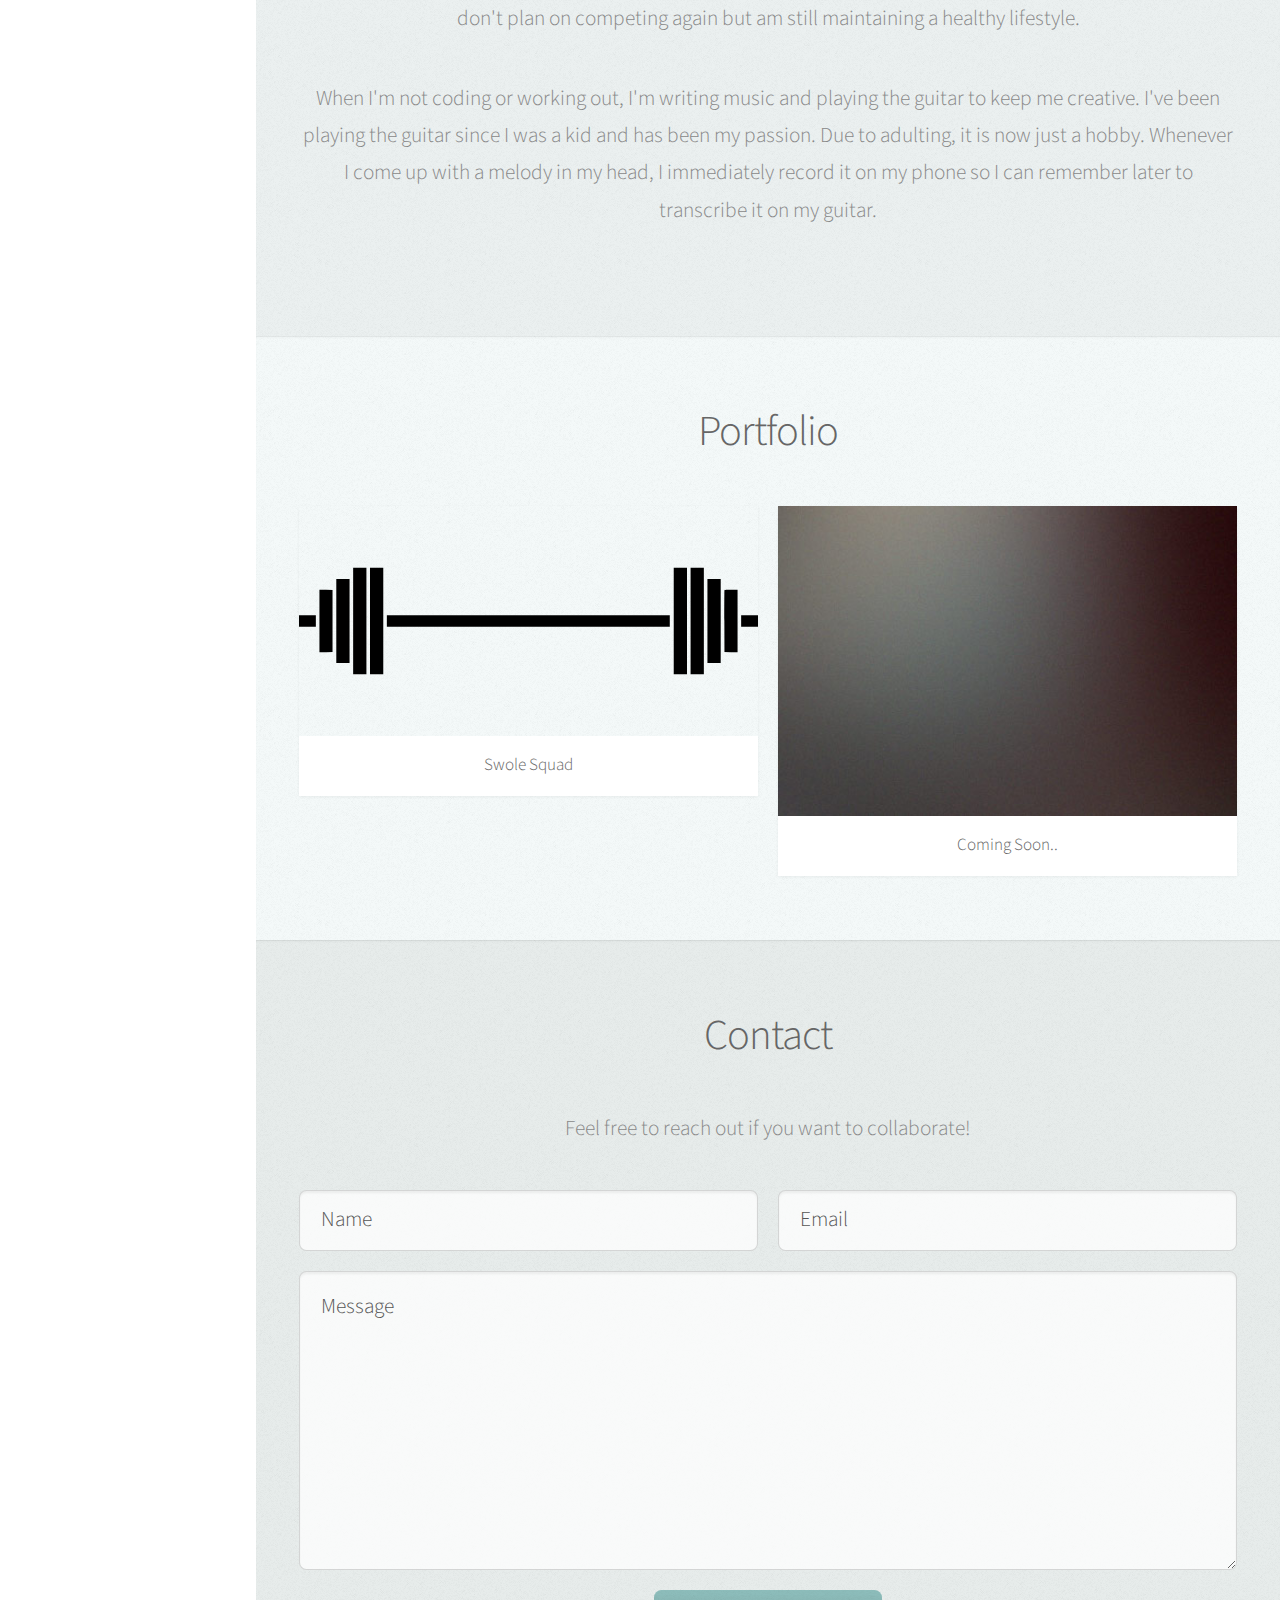
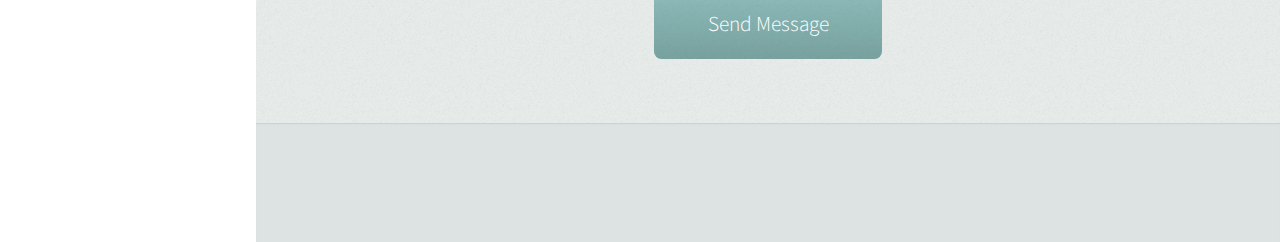
==== commit 0037ae1b: "change header" ====
--- a/index.html
+++ b/index.html
@@ -62,7 +62,7 @@
 
 							<header>
 								<header style="border-radius: 20px;">
-									<h1>Eric <span style="opacity: 0%;"></span> Tae <span style="opacity: 0%;"></span> Lee</h1>
+									<h1>Eric <span style="opacity: 0%;"></span><span style="opacity: 0%;"></span> Lee</h1>
 									<ul class="icons">
 										<li>
 											<a href="https://www.linkedin.com/in/erictaelee/" target="_blank" class="icon brands fa-linkedin-in">
